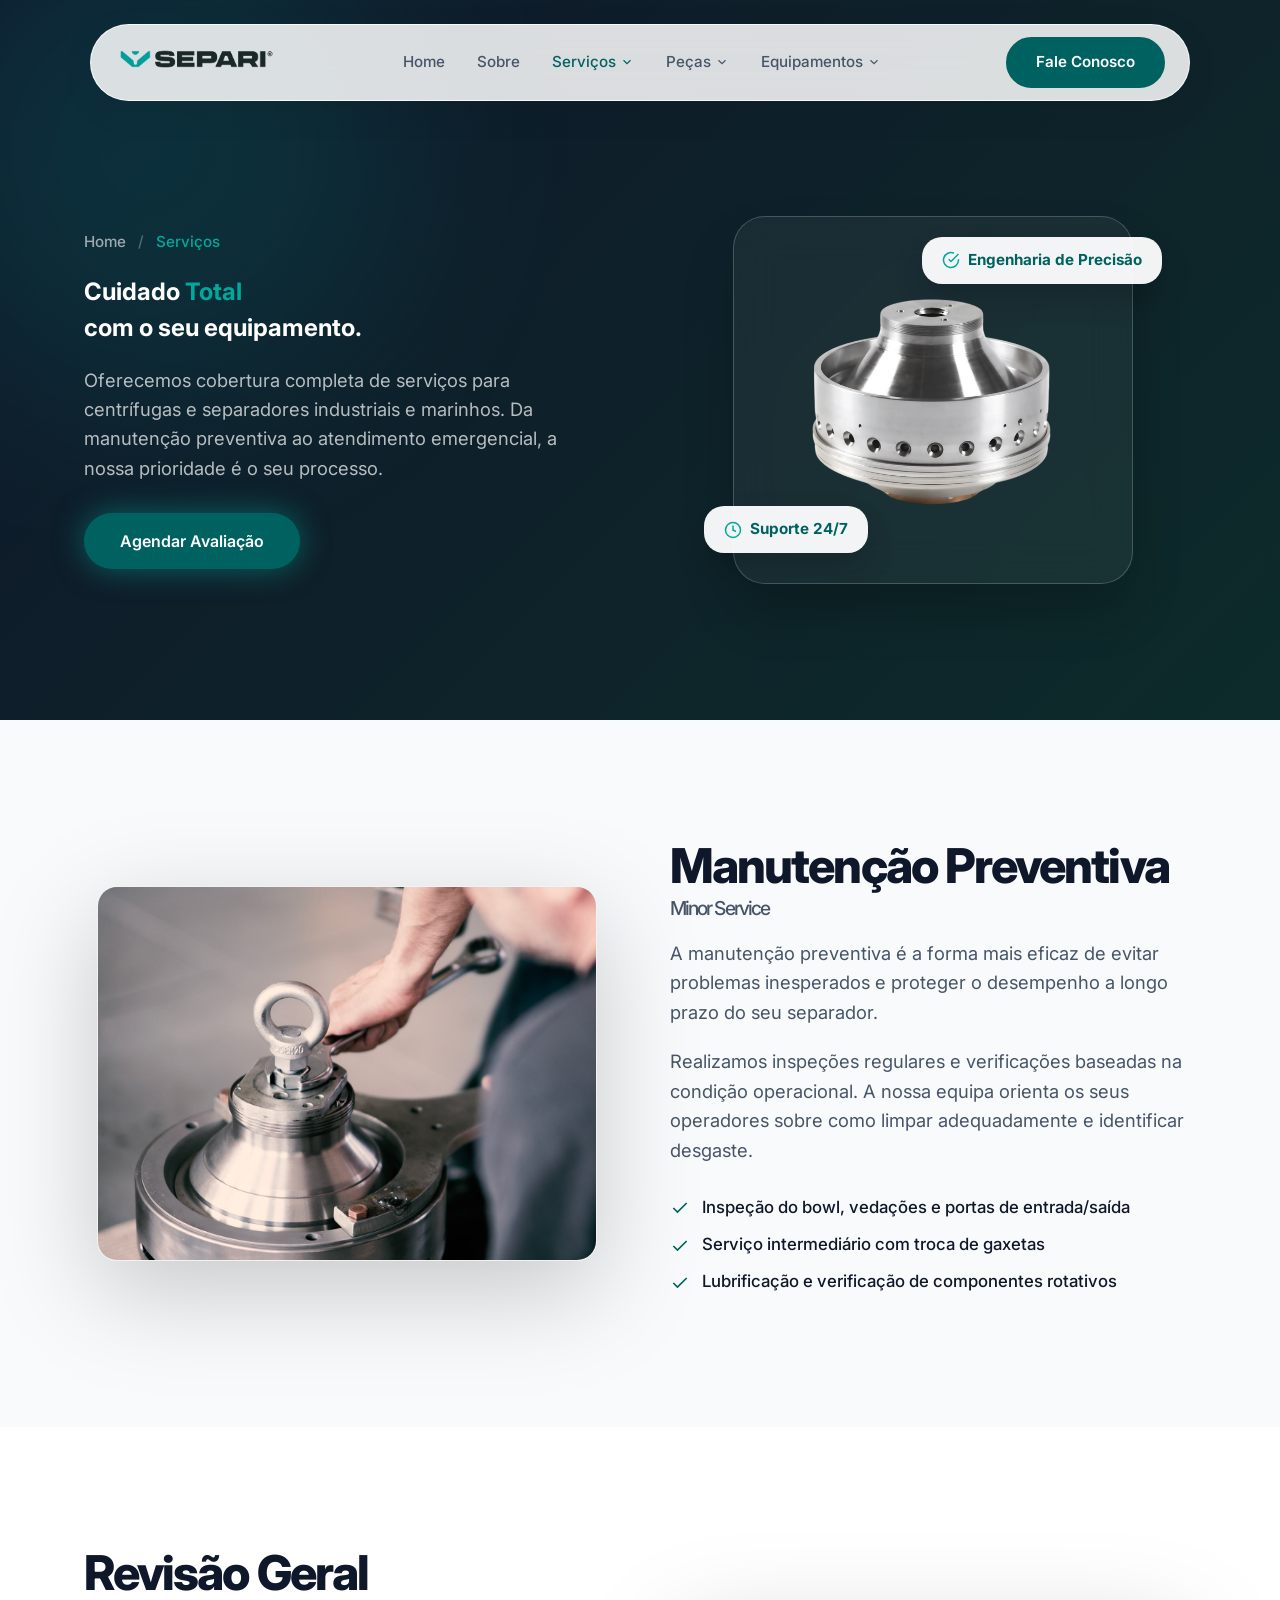
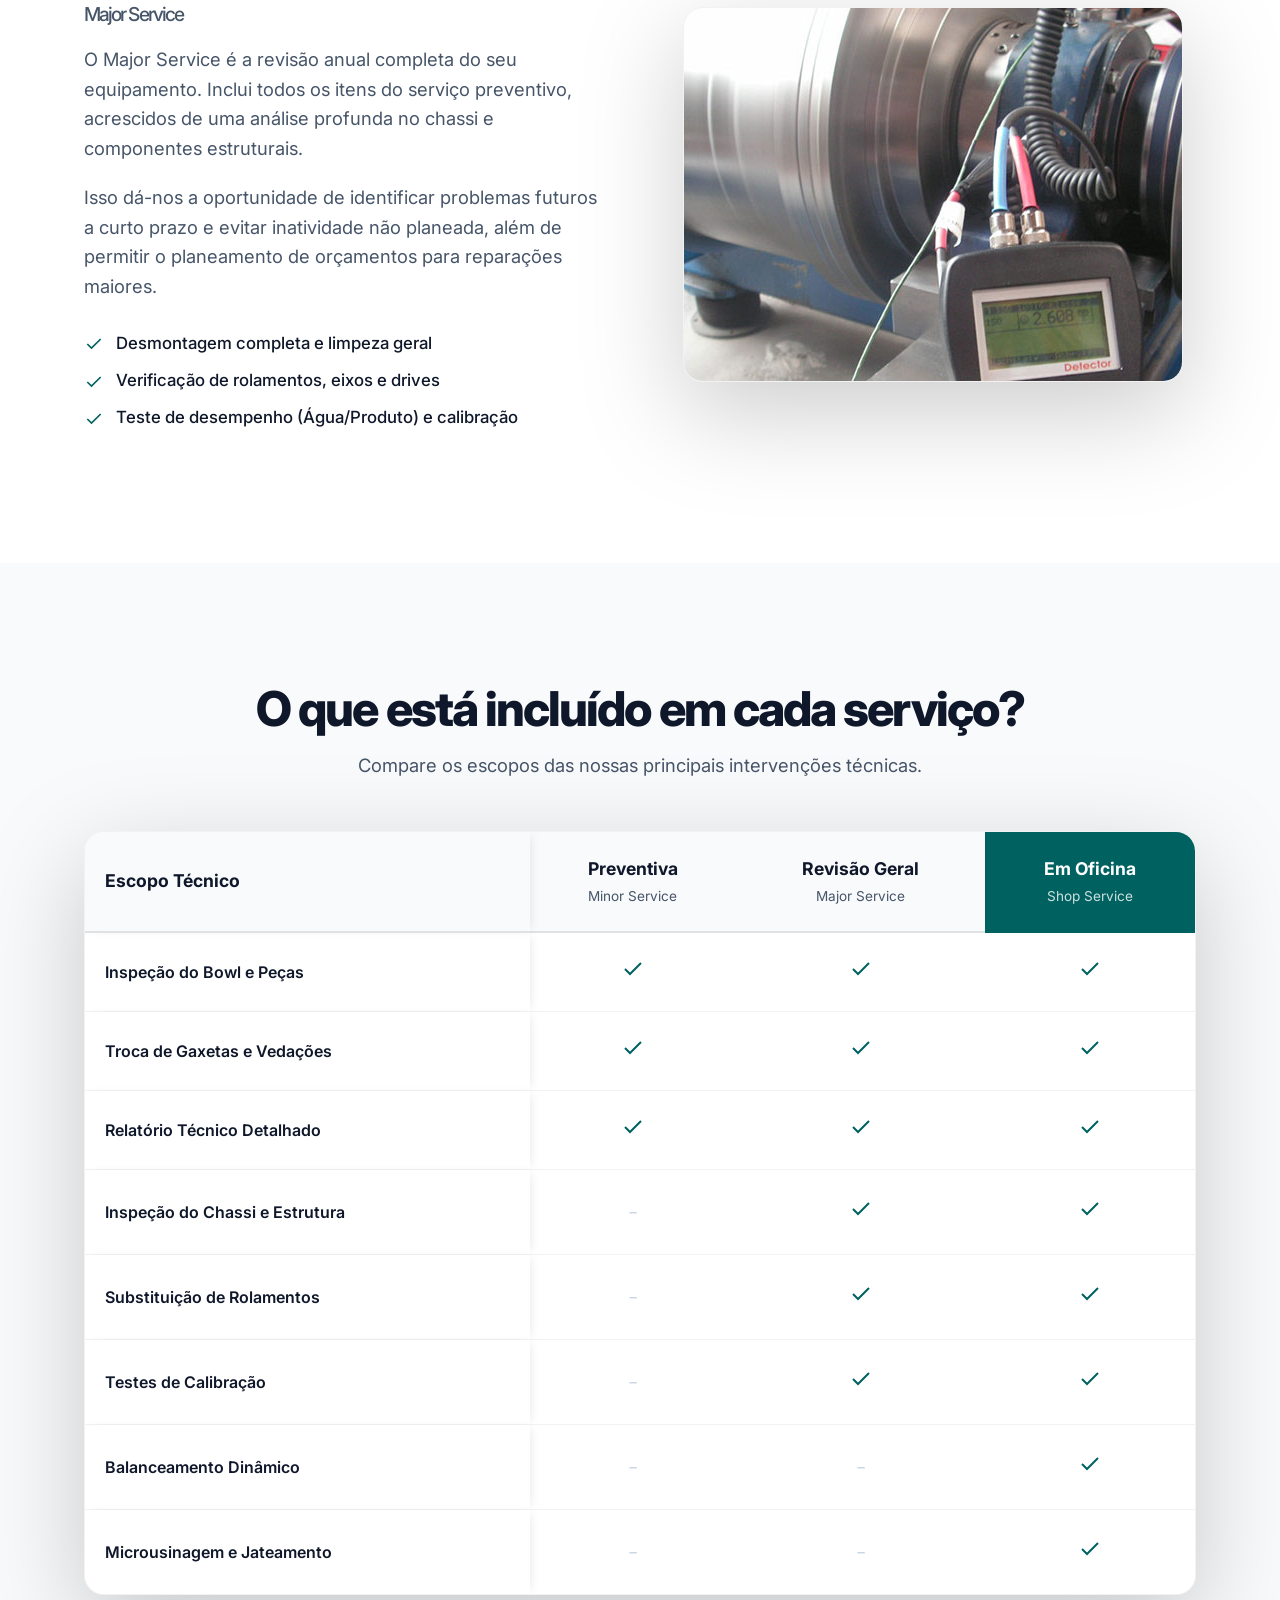
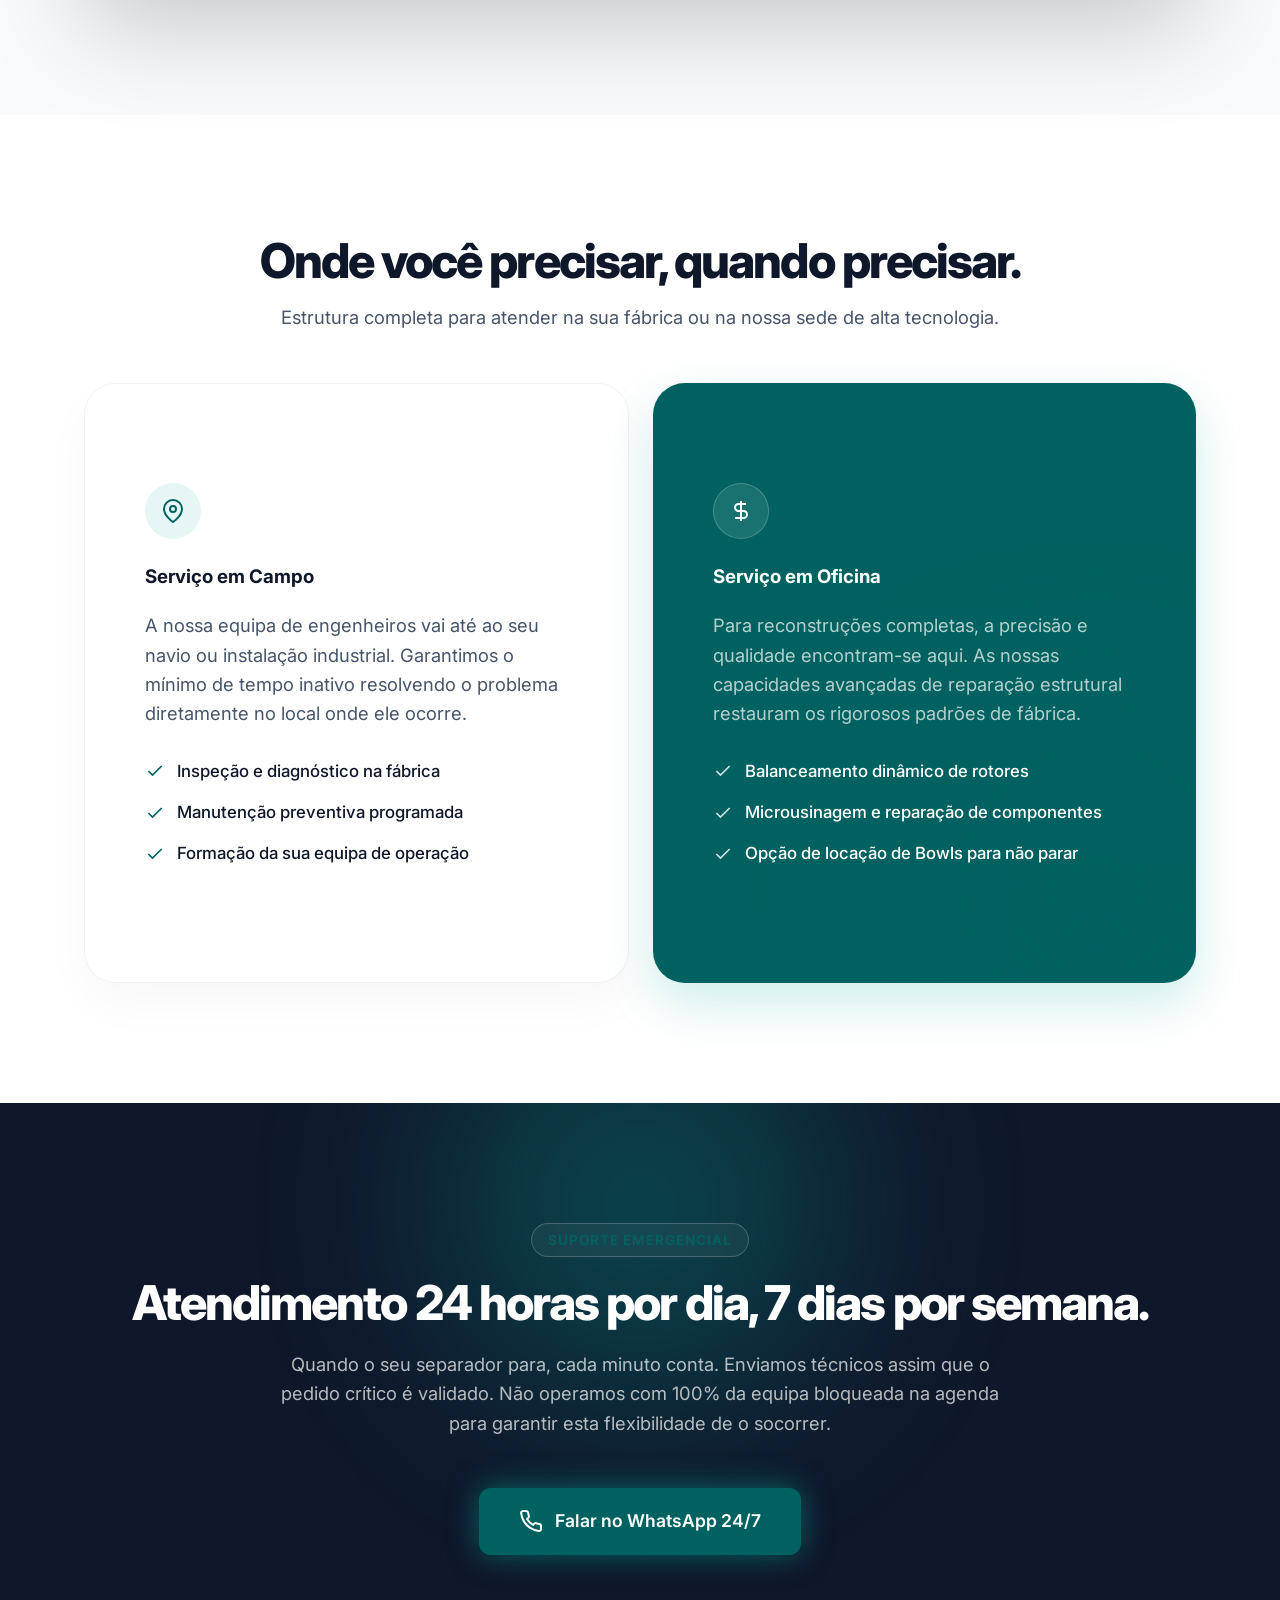
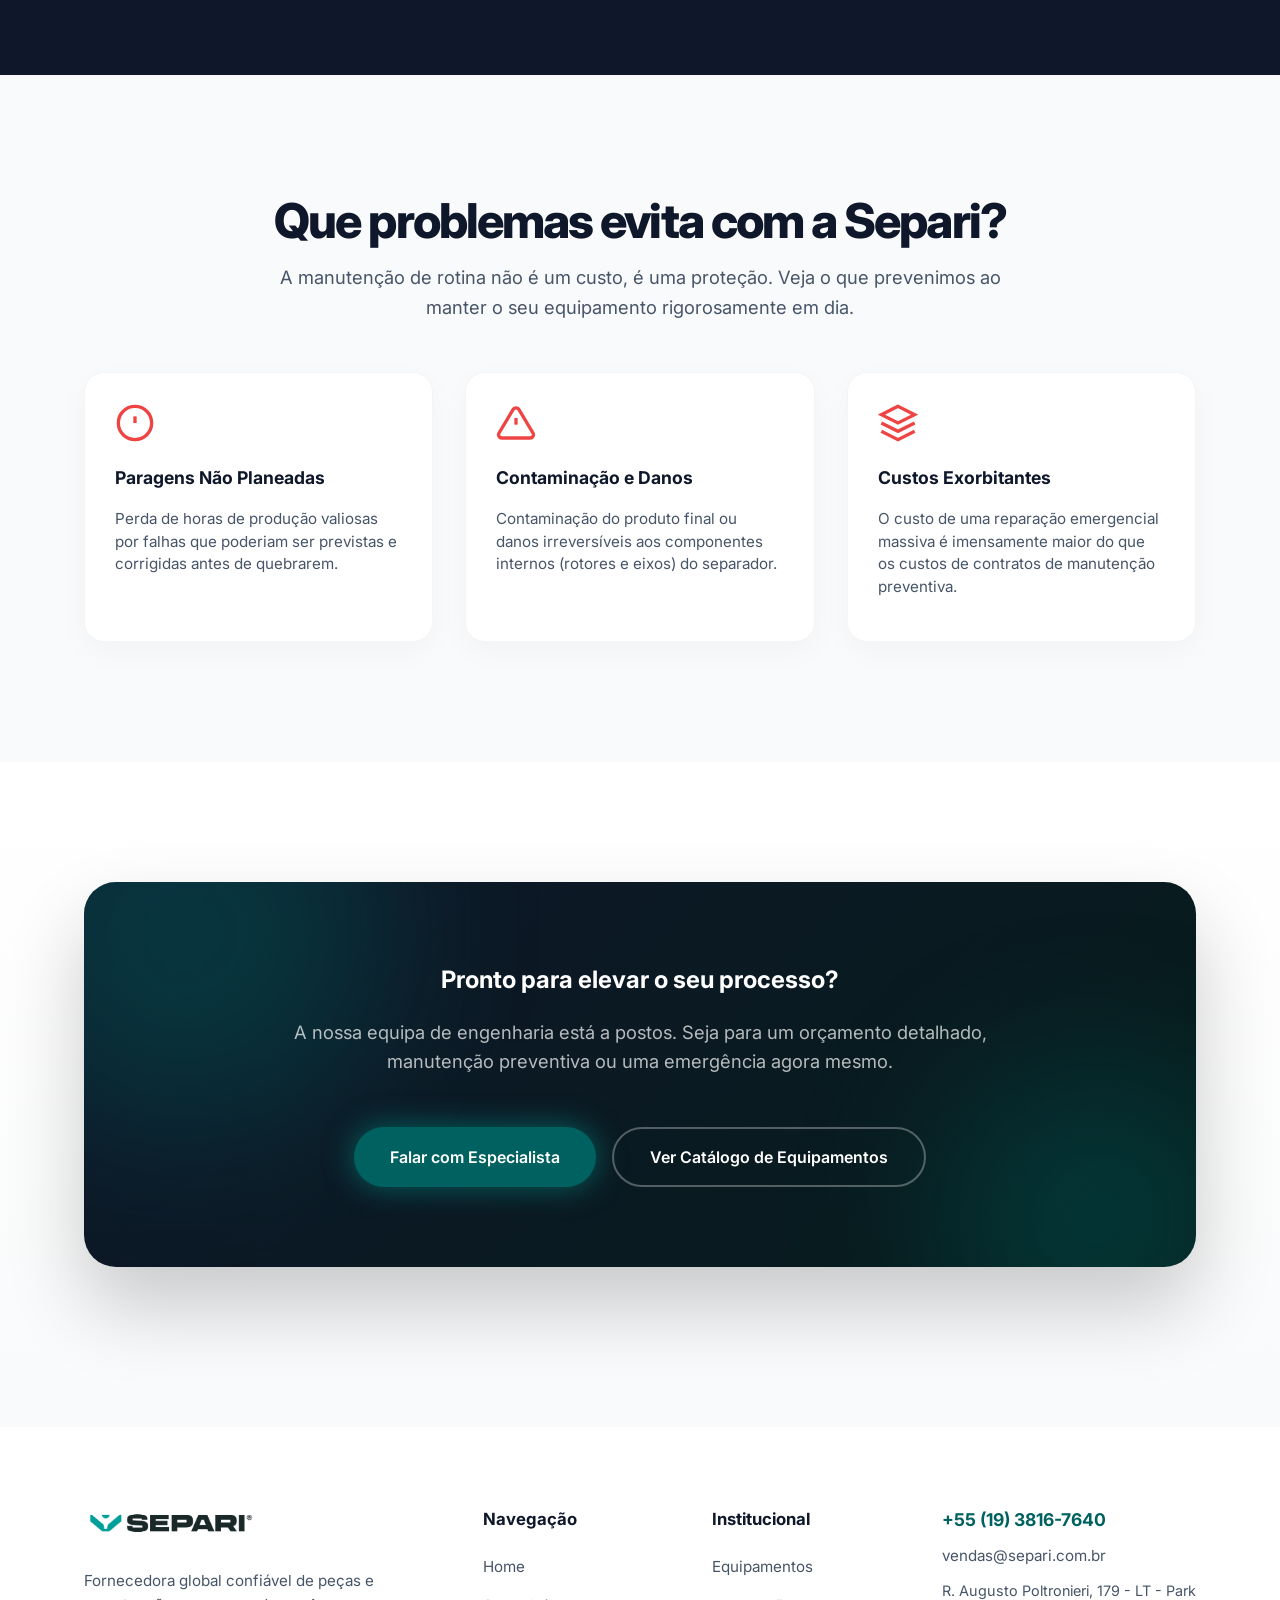
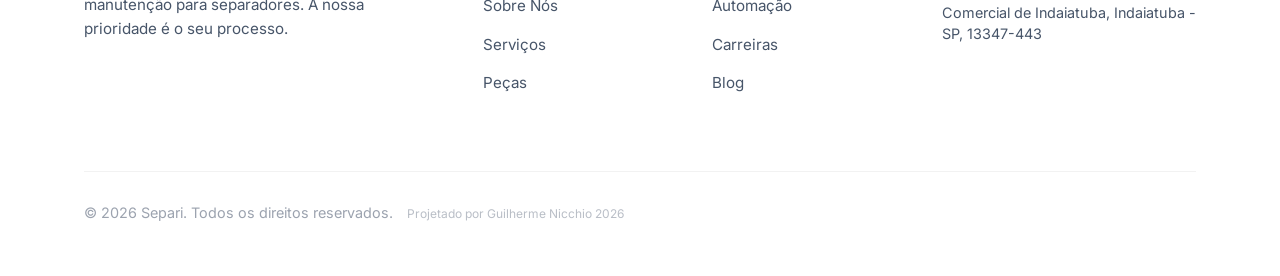
==== servicos.html @ a2885249 "first" ====
<!DOCTYPE html>
<html lang="pt-BR">
<head>
    <meta charset="UTF-8">
    <meta name="viewport" content="width=device-width, initial-scale=1.0">
    <title>Serviços</title>
    <link href="https://fonts.googleapis.com/css2?family=Inter:wght@300;400;500;600;700;800&display=swap" rel="stylesheet">
    <link rel="stylesheet" href="style.css">
    
    <style>
        .servicos-showcase-container {
            position: relative;
            width: 100%;
            max-width: 400px;
            margin: 0 auto;
            z-index: 10;
        }
        .servicos-glass-panel {
            padding: 40px; 
            border-radius: 32px; 
            position: relative; 
            display: flex; 
            align-items: center; 
            justify-content: center; 
            border: 1px solid rgba(255,255,255,0.2); 
            background: rgba(255,255,255,0.05);
            backdrop-filter: blur(20px);
            box-shadow: 0 30px 50px rgba(0,0,0,0.2);
        }
        .servicos-main-img {
            width: 90%;
            height: auto;
            animation: s-float 6s ease-in-out infinite;
        }
        .servicos-badge {
            position: absolute; 
            background: rgba(255,255,255,0.95); 
            color: var(--teal-dark); 
            padding: 12px 20px; 
            border-radius: 20px; 
            font-weight: 700; 
            font-size: 0.95rem; 
            box-shadow: 0 15px 30px rgba(0,0,0,0.15); 
            display: flex; 
            align-items: center; 
            gap: 8px;
            z-index: 20;
            pointer-events: auto;
        }
        .servicos-badge svg {
            width: 18px; height: 18px; color: var(--teal-light);
        }
        .s-badge-1 { top: 20px; right: -30px; animation: s-float 5s ease-in-out infinite 1s; }
        .s-badge-2 { bottom: 30px; left: -30px; animation: s-float 7s ease-in-out infinite 2s; }

        @keyframes s-float { 
            0%, 100% { transform: translateY(0); } 
            50% { transform: translateY(-15px); } 
        }

        /* Ajuste perfeito e contido para o ecrã do telemóvel */
        @media (max-width: 768px) {
            .servicos-showcase-container { max-width: 280px; margin-top: 40px; }
            .servicos-glass-panel { padding: 20px; border-radius: 20px; }
            .servicos-badge { font-size: 0.8rem; padding: 8px 12px; border-radius: 12px; }
            /* Puxa as etiquetas para dentro do painel para não criar barra de rolagem */
            .s-badge-1 { top: -15px; right: 10px; }
            .s-badge-2 { bottom: -15px; left: 10px; }
        }
    </style>
</head>
<body>

    <header class="navbar-wrapper">
        <div class="navbar" id="main-nav">
            <div class="logo">
                <a href="index.html"><img src="Separi-logo1.png" alt="Separi Logo"></a>
            </div>
            
            <nav class="nav-links" id="nav-links">
                <a href="index.html" class="nav-item">Home</a>
                <a href="sobre.html" class="nav-item">Sobre</a>
                
                <div class="dropdown">
                    <div class="nav-item dropdown-toggle" style="color: var(--teal-dark);">
                        <a href="servicos.html">Serviços</a>
                        <svg width="14" height="14" viewBox="0 0 24 24" fill="none" stroke="currentColor" stroke-width="2" class="caret"><polyline points="6 9 12 15 18 9"></polyline></svg>
                    </div>
                    <div class="dropdown-menu">
                        <a href="servicos.html#preventiva">Manutenção Preventiva</a>
                        <a href="servicos.html#revisao">Revisão Geral</a>
                        <a href="servicos.html#campo-oficina">Campo & Oficina</a>
                        <a href="servicos.html#emergencia">Emergência 24/7</a>
                    </div>
                </div>

                <div class="dropdown">
                    <div class="nav-item dropdown-toggle">
                        <a href="equipamentos.html#pecas">Peças</a>
                        <svg width="14" height="14" viewBox="0 0 24 24" fill="none" stroke="currentColor" stroke-width="2" class="caret"><polyline points="6 9 12 15 18 9"></polyline></svg>
                    </div>
                    <div class="dropdown-menu">
                        <a href="equipamentos.html#pecas">Alfa Laval</a>
                        <a href="equipamentos.html#pecas">GEA Westfalia</a>
                        <a href="equipamentos.html#pecas">Tetra Pak</a>
                        <a href="equipamentos.html#pecas">Seital</a>
                    </div>
                </div>
                
                <div class="dropdown">
                    <div class="nav-item dropdown-toggle">
                        <a href="equipamentos.html">Equipamentos</a>
                        <svg width="14" height="14" viewBox="0 0 24 24" fill="none" stroke="currentColor" stroke-width="2" class="caret"><polyline points="6 9 12 15 18 9"></polyline></svg>
                    </div>
                    <div class="dropdown-menu">
                        <a href="equipamentos.html#recondicionados">Recondicionados</a>
                        <a href="equipamentos.html#locacao">Locação de Bowls</a>
                        <a href="equipamentos.html#automacao">Automação</a>
                    </div>
                </div>

                <a href="https://wa.me/551938167640" target="_blank" class="btn btn-primary btn-sm mobile-only-btn">Fale Conosco</a>
            </nav>

            <div class="nav-actions">
                <a href="https://wa.me/551938167640" target="_blank" class="btn btn-primary btn-sm desktop-only-btn">Fale Conosco</a>
            </div>

            <div class="menu-toggle" id="mobile-menu">
                <span class="bar"></span>
                <span class="bar"></span>
                <span class="bar"></span>
            </div>
        </div>
    </header>

    <section class="hero-internal-dark relative-section">
        <div class="sectors-bg-pattern" style="opacity: 0.05;"></div>
        <div class="tech-orb tech-orb-1" style="background: var(--teal-light); opacity: 0.15; width: 500px; height: 500px; top: -100px; left: -100px;"></div>
        
        <div class="container grid-2 align-center relative-z" style="position: relative; z-index: 10;">
            <div class="hero-internal-text reveal text-left-desktop">
                <div class="breadcrumbs mb-20">
                    <a href="index.html">Home</a> <span class="separator">/</span> <span class="current">Serviços</span>
                </div>
                <h1 class="text-white">Cuidado <span style="color: var(--teal-light);">Total</span><br>com o seu equipamento.</h1>
                <p class="text-white-muted text-lg mt-20 mb-30 max-width-text-left">Oferecemos cobertura completa de serviços para centrífugas e separadores industriais e marinhos. Da manutenção preventiva ao atendimento emergencial, a nossa prioridade é o seu processo.</p>
                <div class="hero-ctas justify-start">
                    <a href="https://wa.me/551938167640" target="_blank" class="btn btn-primary shadow-glow w-100-mobile">Agendar Avaliação</a>
                </div>
            </div>
            
            <div class="hero-internal-visual reveal" style="transition-delay: 0.2s;">
                <div class="servicos-showcase-container">
                    <div class="servicos-glass-panel">
                       <img src="3.png" alt="Rotor Separi" class="servicos-main-img">
                       <div class="servicos-badge s-badge-1">
                           <svg viewBox="0 0 24 24" fill="none" stroke="currentColor" stroke-width="2"><path d="M22 11.08V12a10 10 0 1 1-5.93-9.14"></path><polyline points="22 4 12 14.01 9 11.01"></polyline></svg>
                           Engenharia de Precisão
                       </div>
                       <div class="servicos-badge s-badge-2">
                           <svg viewBox="0 0 24 24" fill="none" stroke="currentColor" stroke-width="2"><circle cx="12" cy="12" r="10"></circle><polyline points="12 6 12 12 16 14"></polyline></svg>
                           Suporte 24/7
                       </div>
                    </div>
                </div>
            </div>
        </div>
    </section>

    <section id="preventiva" class="section-padding bg-gray-light">
        <div class="container grid-2 align-center reveal gap-60">
            <div class="image-block proportion-box border-dark shadow-deep">
                <div class="placeholder-art" style="background: linear-gradient(135deg, #d1fae5, #ecfdf5);">
                    <img src="16.jpg.jpeg" alt="" width="140%">
                </div>
            </div>
            <div class="text-block">
                <h2 class="section-title">Manutenção Preventiva <span style="font-size: 1.2rem; color: var(--text-light); font-weight: 500; display: block; margin-top: 5px;">Minor Service</span></h2>
                <p class="text-lg mt-20">A manutenção preventiva é a forma mais eficaz de evitar problemas inesperados e proteger o desempenho a longo prazo do seu separador.</p>
                <p class="text-lg mt-20 mb-30">Realizamos inspeções regulares e verificações baseadas na condição operacional. A nossa equipa orienta os seus operadores sobre como limpar adequadamente e identificar desgaste.</p>
                
                <div class="checklist">
                    <p><svg class="check-svg" viewBox="0 0 24 24" fill="none" stroke="currentColor" stroke-width="2"><polyline points="20 6 9 17 4 12"></polyline></svg> Inspeção do bowl, vedações e portas de entrada/saída</p>
                    <p><svg class="check-svg" viewBox="0 0 24 24" fill="none" stroke="currentColor" stroke-width="2"><polyline points="20 6 9 17 4 12"></polyline></svg> Serviço intermediário com troca de gaxetas</p>
                    <p><svg class="check-svg" viewBox="0 0 24 24" fill="none" stroke="currentColor" stroke-width="2"><polyline points="20 6 9 17 4 12"></polyline></svg> Lubrificação e verificação de componentes rotativos</p>
                </div>
            </div>
        </div>
    </section>

    <section id="revisao" class="section-padding">
        <div class="container grid-2 align-center reveal gap-60 desktop-reverse">
            <div class="text-block">
                <h2 class="section-title">Revisão Geral <span style="font-size: 1.2rem; color: var(--text-light); font-weight: 500; display: block; margin-top: 5px;">Major Service</span></h2>
                <p class="text-lg mt-20">O Major Service é a revisão anual completa do seu equipamento. Inclui todos os itens do serviço preventivo, acrescidos de uma análise profunda no chassi e componentes estruturais.</p>
                <p class="text-lg mt-20 mb-30">Isso dá-nos a oportunidade de identificar problemas futuros a curto prazo e evitar inatividade não planeada, além de permitir o planeamento de orçamentos para reparações maiores.</p>
                
                <div class="checklist">
                    <p><svg class="check-svg" viewBox="0 0 24 24" fill="none" stroke="currentColor" stroke-width="2"><polyline points="20 6 9 17 4 12"></polyline></svg> Desmontagem completa e limpeza geral</p>
                    <p><svg class="check-svg" viewBox="0 0 24 24" fill="none" stroke="currentColor" stroke-width="2"><polyline points="20 6 9 17 4 12"></polyline></svg> Verificação de rolamentos, eixos e drives</p>
                    <p><svg class="check-svg" viewBox="0 0 24 24" fill="none" stroke="currentColor" stroke-width="2"><polyline points="20 6 9 17 4 12"></polyline></svg> Teste de desempenho (Água/Produto) e calibração</p>
                </div>
            </div>
            <div class="image-block proportion-box border-dark shadow-deep">
                <div class="placeholder-art" style="background: linear-gradient(135deg, #e0e7ff, #f0f9ff);">
                    <img src="engenharia.jpeg" alt="">
                </div>
            </div>
        </div>
    </section>

    <section id="comparativo" class="section-padding bg-gray-light">
        <div class="container reveal">
            <div class="text-center mb-50">
                <h2 class="section-title">O que está incluído em cada serviço?</h2>
                <p class="text-lg max-width-text">Compare os escopos das nossas principais intervenções técnicas.</p>
            </div>

            <div class="table-responsive-wrapper shadow-deep">
                <div class="table-responsive">
                    <table class="comparison-table">
                        <thead>
                            <tr>
                                <th class="sticky-col header-corner">Escopo Técnico</th>
                                <th>Preventiva <br><span class="table-sub">Minor Service</span></th>
                                <th>Revisão Geral <br><span class="table-sub">Major Service</span></th>
                                <th class="bg-teal-header">Em Oficina <br><span class="table-sub" style="color: rgba(255,255,255,0.8);">Shop Service</span></th>
                            </tr>
                        </thead>
                        <tbody>
                            <tr>
                                <td class="sticky-col font-semibold text-left">Inspeção do Bowl e Peças</td>
                                <td><svg class="icon-check" viewBox="0 0 24 24" fill="none" stroke="currentColor" stroke-width="2"><polyline points="20 6 9 17 4 12"></polyline></svg></td>
                                <td><svg class="icon-check" viewBox="0 0 24 24" fill="none" stroke="currentColor" stroke-width="2"><polyline points="20 6 9 17 4 12"></polyline></svg></td>
                                <td><svg class="icon-check" viewBox="0 0 24 24" fill="none" stroke="currentColor" stroke-width="2"><polyline points="20 6 9 17 4 12"></polyline></svg></td>
                            </tr>
                            <tr>
                                <td class="sticky-col font-semibold text-left">Troca de Gaxetas e Vedações</td>
                                <td><svg class="icon-check" viewBox="0 0 24 24" fill="none" stroke="currentColor" stroke-width="2"><polyline points="20 6 9 17 4 12"></polyline></svg></td>
                                <td><svg class="icon-check" viewBox="0 0 24 24" fill="none" stroke="currentColor" stroke-width="2"><polyline points="20 6 9 17 4 12"></polyline></svg></td>
                                <td><svg class="icon-check" viewBox="0 0 24 24" fill="none" stroke="currentColor" stroke-width="2"><polyline points="20 6 9 17 4 12"></polyline></svg></td>
                            </tr>
                            <tr>
                                <td class="sticky-col font-semibold text-left">Relatório Técnico Detalhado</td>
                                <td><svg class="icon-check" viewBox="0 0 24 24" fill="none" stroke="currentColor" stroke-width="2"><polyline points="20 6 9 17 4 12"></polyline></svg></td>
                                <td><svg class="icon-check" viewBox="0 0 24 24" fill="none" stroke="currentColor" stroke-width="2"><polyline points="20 6 9 17 4 12"></polyline></svg></td>
                                <td><svg class="icon-check" viewBox="0 0 24 24" fill="none" stroke="currentColor" stroke-width="2"><polyline points="20 6 9 17 4 12"></polyline></svg></td>
                            </tr>
                            <tr>
                                <td class="sticky-col font-semibold text-left">Inspeção do Chassi e Estrutura</td>
                                <td><span class="icon-dash">-</span></td>
                                <td><svg class="icon-check" viewBox="0 0 24 24" fill="none" stroke="currentColor" stroke-width="2"><polyline points="20 6 9 17 4 12"></polyline></svg></td>
                                <td><svg class="icon-check" viewBox="0 0 24 24" fill="none" stroke="currentColor" stroke-width="2"><polyline points="20 6 9 17 4 12"></polyline></svg></td>
                            </tr>
                            <tr>
                                <td class="sticky-col font-semibold text-left">Substituição de Rolamentos</td>
                                <td><span class="icon-dash">-</span></td>
                                <td><svg class="icon-check" viewBox="0 0 24 24" fill="none" stroke="currentColor" stroke-width="2"><polyline points="20 6 9 17 4 12"></polyline></svg></td>
                                <td><svg class="icon-check" viewBox="0 0 24 24" fill="none" stroke="currentColor" stroke-width="2"><polyline points="20 6 9 17 4 12"></polyline></svg></td>
                            </tr>
                            <tr>
                                <td class="sticky-col font-semibold text-left">Testes de Calibração</td>
                                <td><span class="icon-dash">-</span></td>
                                <td><svg class="icon-check" viewBox="0 0 24 24" fill="none" stroke="currentColor" stroke-width="2"><polyline points="20 6 9 17 4 12"></polyline></svg></td>
                                <td><svg class="icon-check" viewBox="0 0 24 24" fill="none" stroke="currentColor" stroke-width="2"><polyline points="20 6 9 17 4 12"></polyline></svg></td>
                            </tr>
                            <tr>
                                <td class="sticky-col font-semibold text-left">Balanceamento Dinâmico</td>
                                <td><span class="icon-dash">-</span></td>
                                <td><span class="icon-dash">-</span></td>
                                <td><svg class="icon-check" viewBox="0 0 24 24" fill="none" stroke="currentColor" stroke-width="2"><polyline points="20 6 9 17 4 12"></polyline></svg></td>
                            </tr>
                            <tr>
                                <td class="sticky-col font-semibold text-left">Microusinagem e Jateamento</td>
                                <td><span class="icon-dash">-</span></td>
                                <td><span class="icon-dash">-</span></td>
                                <td><svg class="icon-check" viewBox="0 0 24 24" fill="none" stroke="currentColor" stroke-width="2"><polyline points="20 6 9 17 4 12"></polyline></svg></td>
                            </tr>
                        </tbody>
                    </table>
                </div>
            </div>
        </div>
    </section>

    <section id="campo-oficina" class="section-padding">
        <div class="container reveal text-center mb-50">
            <h2 class="section-title">Onde você precisar, quando precisar.</h2>
            <p class="text-lg max-width-text">Estrutura completa para atender na sua fábrica ou na nossa sede de alta tecnologia.</p>
        </div>
        
        <div class="container interactive-split-container reveal">
            <div class="split-panel panel-light">
                <div class="panel-content">
                    <div class="icon-circle mb-20" style="background: rgba(0, 169, 157, 0.1); color: var(--teal-dark); border: none;">
                        <svg viewBox="0 0 24 24" fill="none" stroke="currentColor" stroke-width="2" width="28" height="28"><path d="M21 10c0 7-9 13-9 13s-9-6-9-13a9 9 0 0 1 18 0z"></path><circle cx="12" cy="10" r="3"></circle></svg>
                    </div>
                    <h3 class="mb-20">Serviço em Campo</h3>
                    <p class="mb-30 text-lg">A nossa equipa de engenheiros vai até ao seu navio ou instalação industrial. Garantimos o mínimo de tempo inativo resolvendo o problema diretamente no local onde ele ocorre.</p>
                    <ul class="detailed-list">
                        <li><svg viewBox="0 0 24 24" fill="none" stroke="currentColor" stroke-width="2"><polyline points="20 6 9 17 4 12"></polyline></svg> Inspeção e diagnóstico na fábrica</li>
                        <li><svg viewBox="0 0 24 24" fill="none" stroke="currentColor" stroke-width="2"><polyline points="20 6 9 17 4 12"></polyline></svg> Manutenção preventiva programada</li>
                        <li><svg viewBox="0 0 24 24" fill="none" stroke="currentColor" stroke-width="2"><polyline points="20 6 9 17 4 12"></polyline></svg> Formação da sua equipa de operação</li>
                    </ul>
                </div>
            </div>

            <div class="split-panel panel-dark">
                <div class="tech-orb tech-orb-2" style="width: 300px; height: 300px; right: -50px; bottom: -50px; opacity: 0.4;"></div>
                <div class="panel-content relative-z">
                    <div class="icon-circle mb-20" style="background: rgba(255, 255, 255, 0.1); color: var(--white); border: 1px solid rgba(255,255,255,0.2);">
                        <svg viewBox="0 0 24 24" fill="none" stroke="currentColor" stroke-width="2" width="28" height="28"><path d="M12 2v20M17 5H9.5a3.5 3.5 0 0 0 0 7h5a3.5 3.5 0 0 1 0 7H6"></path></svg>
                    </div>
                    <h3 class="mb-20 text-white">Serviço em Oficina</h3>
                    <p class="mb-30 text-lg" style="color: rgba(255,255,255,0.7);">Para reconstruções completas, a precisão e qualidade encontram-se aqui. As nossas capacidades avançadas de reparação estrutural restauram os rigorosos padrões de fábrica.</p>
                    <ul class="detailed-list text-white">
                        <li><svg viewBox="0 0 24 24" fill="none" stroke="currentColor" stroke-width="2"><polyline points="20 6 9 17 4 12"></polyline></svg> Balanceamento dinâmico de rotores</li>
                        <li><svg viewBox="0 0 24 24" fill="none" stroke="currentColor" stroke-width="2"><polyline points="20 6 9 17 4 12"></polyline></svg> Microusinagem e reparação de componentes</li>
                        <li><svg viewBox="0 0 24 24" fill="none" stroke="currentColor" stroke-width="2"><polyline points="20 6 9 17 4 12"></polyline></svg> Opção de locação de Bowls para não parar</li>
                    </ul>
                </div>
            </div>
        </div>
    </section>

    <section id="emergencia" class="section-padding relative-section" style="background: var(--grey-dark);">
        <div class="sectors-bg-pattern" style="opacity: 0.1;"></div>
        <div class="tech-orb tech-orb-1" style="width: 400px; height: 400px; left: 50%; transform: translateX(-50%); top: -100px;"></div>
        
        <div class="container relative-z reveal text-center">
            <div class="badge-outline text-white mb-20" style="border-color: rgba(255,255,255,0.2); background: rgba(255,255,255,0.05);">Suporte Emergencial</div>
            <h2 class="section-title text-white">Atendimento 24 horas por dia, 7 dias por semana.</h2>
            <p class="text-lg text-white-muted max-width-text mt-20 mb-50">Quando o seu separador para, cada minuto conta. Enviamos técnicos assim que o pedido crítico é validado. Não operamos com 100% da equipa bloqueada na agenda para garantir esta flexibilidade de o socorrer.</p>
            
            <a href="https://wa.me/551938167640" target="_blank" class="btn btn-primary shadow-glow w-100-mobile" style="font-size: 1.1rem; padding: 20px 40px; border-radius: 12px;">
                <svg viewBox="0 0 24 24" fill="none" stroke="currentColor" stroke-width="2" width="24" height="24" style="margin-right: 12px;"><path d="M22 16.92v3a2 2 0 0 1-2.18 2 19.79 19.79 0 0 1-8.63-3.07 19.5 19.5 0 0 1-6-6 19.79 19.79 0 0 1-3.07-8.67A2 2 0 0 1 4.11 2h3a2 2 0 0 1 2 1.72 12.84 12.84 0 0 0 .7 2.81 2 2 0 0 1-.45 2.11L8.09 9.91a16 16 0 0 0 6 6l1.27-1.27a2 2 0 0 1 2.11-.45 12.84 12.84 0 0 0 2.81.7A2 2 0 0 1 22 16.92z"></path></svg>
                Falar no WhatsApp 24/7
            </a>
        </div>
    </section>

    <section id="beneficios" class="section-padding bg-gray-light">
        <div class="container reveal">
            <div class="text-center mb-50">
                <h2 class="section-title">Que problemas evita com a Separi?</h2>
                <p class="max-width-text text-lg">A manutenção de rotina não é um custo, é uma proteção. Veja o que prevenimos ao manter o seu equipamento rigorosamente em dia.</p>
            </div>

            <div class="grid-3 mt-50">
                <div class="webflow-card border-hover text-center" style="padding: 30px;">
                    <div style="color: #ef4444; margin-bottom: 16px;"><svg viewBox="0 0 24 24" fill="none" stroke="currentColor" stroke-width="2" width="40" height="40"><circle cx="12" cy="12" r="10"></circle><line x1="12" y1="8" x2="12" y2="12"></line><line x1="12" y1="16" x2="12.01" y2="16"></line></svg></div>
                    <h4 style="font-size: 1.1rem;">Paragens Não Planeadas</h4>
                    <p style="font-size: 0.95rem;">Perda de horas de produção valiosas por falhas que poderiam ser previstas e corrigidas antes de quebrarem.</p>
                </div>
                <div class="webflow-card border-hover text-center" style="padding: 30px;">
                    <div style="color: #ef4444; margin-bottom: 16px;"><svg viewBox="0 0 24 24" fill="none" stroke="currentColor" stroke-width="2" width="40" height="40"><path d="M10.29 3.86L1.82 18a2 2 0 0 0 1.71 3h16.94a2 2 0 0 0 1.71-3L13.71 3.86a2 2 0 0 0-3.42 0z"></path><line x1="12" y1="9" x2="12" y2="13"></line><line x1="12" y1="17" x2="12.01" y2="17"></line></svg></div>
                    <h4 style="font-size: 1.1rem;">Contaminação e Danos</h4>
                    <p style="font-size: 0.95rem;">Contaminação do produto final ou danos irreversíveis aos componentes internos (rotores e eixos) do separador.</p>
                </div>
                <div class="webflow-card border-hover text-center" style="padding: 30px;">
                    <div style="color: #ef4444; margin-bottom: 16px;"><svg viewBox="0 0 24 24" fill="none" stroke="currentColor" stroke-width="2" width="40" height="40"><polygon points="12 2 2 7 12 12 22 7 12 2"></polygon><polyline points="2 17 12 22 22 17"></polyline><polyline points="2 12 12 17 22 12"></polyline></svg></div>
                    <h4 style="font-size: 1.1rem;">Custos Exorbitantes</h4>
                    <p style="font-size: 0.95rem;">O custo de uma reparação emergencial massiva é imensamente maior do que os custos de contratos de manutenção preventiva.</p>
                </div>
            </div>
        </div>
    </section>

    <section id="contato" class="final-cta-wrapper section-padding">
        <div class="container">
            <div class="cta-overlay-card reveal">
                <div class="cta-content">
                    <h2 class="text-white">Pronto para elevar o seu processo?</h2>
                    <p class="text-white-muted text-lg mt-20 max-width-text">A nossa equipa de engenharia está a postos. Seja para um orçamento detalhado, manutenção preventiva ou uma emergência agora mesmo.</p>
                    <div class="cta-buttons mt-50">
                        <a href="https://wa.me/551938167640" target="_blank" class="btn btn-primary shadow-glow w-100-mobile">Falar com Especialista</a>
                        <a href="equipamentos.html#estoque" class="btn btn-outline-light w-100-mobile">Ver Catálogo de Equipamentos</a>
                    </div>
                </div>
                <div class="cta-decoration">
                    <div class="circle-dec circle-1"></div>
                    <div class="circle-dec circle-2"></div>
                </div>
            </div>
        </div>
    </section>

    <footer class="site-footer">
        <div class="container">
            <div class="footer-grid">
                <div class="footer-brand">
                    <img src="Separi-logo1.png" alt="Separi Logo" class="footer-logo">
                    <p>Fornecedora global confiável de peças e manutenção para separadores. A nossa prioridade é o seu processo.</p>
                </div>
                
                <div class="footer-links">
                    <h4>Navegação</h4>
                    <a href="index.html">Home</a>
                    <a href="sobre.html">Sobre Nós</a>
                    <a href="servicos.html">Serviços</a>
                    <a href="equipamentos.html#pecas">Peças</a>
                </div>

                <div class="footer-links">
                    <h4>Institucional</h4>
                    <a href="equipamentos.html">Equipamentos</a>
                    <a href="equipamentos.html#automacao">Automação</a>
                    <a href="#">Carreiras</a>
                    <a href="#">Blog</a>
                </div>

                <div class="footer-contact">
                    
                    <p><a href="https://wa.me/551938167640" target="_blank" style="color: var(--teal-dark); font-size: 1.1rem; font-weight: 700;">+55 (19) 3816-7640</a></p>
                    <p>vendas@separi.com.br</p>
                    <p style="font-size: 0.9rem;">R. Augusto Poltronieri, 179 - LT - Park Comercial de Indaiatuba, Indaiatuba - SP, 13347-443</p>
                </div>
            </div>
            
            <div class="footer-bottom">
                <p>© 2026 Separi. Todos os direitos reservados. <span class="footer-credit">Projetado por Guilherme Nicchio 2026</span></p>
            </div>
        </div>
    </footer>

    <script src="script.js"></script>
</body>
</html>
---- style.css ----
/* --- VARIÁVEIS E BASE --- */
:root {
    --teal-dark: #006260;
    --teal-light: #00A99D;
    --cream: #F4F0E6;
    --gray-light: #F9FAFB; 
    --grey-dark: #0F172A;
    --white: #ffffff;
    --text-light: #475569;
    --radius-xl: 32px;
    --radius-lg: 20px;
    --radius-md: 12px;
    --radius-pill: 100px;
}

* { margin: 0; padding: 0; box-sizing: border-box; font-family: 'Inter', sans-serif; }
body { background-color: var(--white); color: var(--grey-dark); line-height: 1.5; scroll-behavior: smooth;}
a { text-decoration: none; color: inherit; }
p { margin-bottom: 12px; }

/* UTILS */
.container { max-width: 1240px; margin: 0 auto; padding: 0 5%; }
.section-padding { padding: 120px 0; }
.bg-white { background-color: var(--white); }
.bg-gray-light { background-color: var(--gray-light); }
.bg-grey-dark { background-color: var(--grey-dark); }
.text-center { text-align: center; }
.text-left { text-align: left !important; }
.font-semibold { font-weight: 600; }
.mt-20 { margin-top: 20px; }
.mt-30 { margin-top: 30px; }
.mt-50 { margin-top: 50px; }
.mb-20 { margin-bottom: 20px; }
.mb-30 { margin-bottom: 30px; }
.mb-50 { margin-bottom: 50px; }
.p-40 { padding: 40px; }
.text-lg { font-size: 1.15rem; line-height: 1.6; color: var(--text-light); }
.max-width-text { max-width: 750px; margin-left: auto; margin-right: auto; }
.text-white { color: var(--white); }
.text-white-muted { color: rgba(255,255,255,0.7); }
.text-grey-dark { color: var(--grey-dark); }
.text-teal-dark { color: var(--teal-dark); }
.relative-section { position: relative; overflow: hidden; }
.relative-z { position: relative; z-index: 2; }
.justify-start { justify-content: flex-start !important; }

/* Visibilidade Desktop/Mobile */
.mobile-only-btn { display: none !important; }
.desktop-only-btn { display: inline-flex !important; }
.show-mobile-only { display: none; }
.hidden-mobile { display: inline-flex; }

/* --- TIPOGRAFIA --- */
h1, h2, h3, h4 { color: var(--grey-dark); }
h1 span { color: var(--teal-dark); }
.section-title { font-size: clamp(2.2rem, 4vw, 3rem); font-weight: 800; margin-bottom: 16px; letter-spacing: -0.04em; line-height: 1.1;}
.text-gradient { background: linear-gradient(135deg, var(--teal-light), var(--teal-dark)); -webkit-background-clip: text; -webkit-text-fill-color: transparent; }

/* --- COMPONENTES --- */
.badge-outline { display: inline-block; padding: 6px 16px; border: 1px solid rgba(0, 169, 157, 0.3); color: var(--teal-dark); font-size: 0.85rem; font-weight: 600; text-transform: uppercase; letter-spacing: 1px; border-radius: var(--radius-pill); background: rgba(0, 169, 157, 0.05); }
.check-svg { width: 20px; height: 20px; color: var(--teal-dark); margin-right: 8px; vertical-align: middle;}

/* --- BOTÕES --- */
.btn { display: inline-flex; align-items: center; justify-content: center; padding: 16px 36px; border-radius: var(--radius-pill); font-weight: 600; transition: all 0.3s cubic-bezier(0.4, 0, 0.2, 1); cursor: pointer; text-align: center;}
.btn-sm { padding: 12px 28px; font-size: 0.95rem; }
.btn-primary { background-color: var(--teal-dark); color: var(--white); border: 2px solid var(--teal-dark); }
.btn-primary:hover { background-color: var(--teal-light); border-color: var(--teal-light); transform: translateY(-3px); box-shadow: 0 10px 25px rgba(0, 169, 157, 0.2); }
.btn-outline { border: 2px solid var(--teal-dark); color: var(--teal-dark); background: transparent; }
.btn-outline:hover { background-color: var(--teal-dark); color: var(--white); }
.btn-outline-light { border: 2px solid rgba(255,255,255,0.3); color: var(--white); background: transparent; }
.btn-outline-light:hover { background-color: var(--white); color: var(--teal-dark); }
.shadow-glow { box-shadow: 0 0 30px rgba(0, 169, 157, 0.5); border: none; }
.shadow-glow:hover { box-shadow: 0 0 50px rgba(0, 169, 157, 0.8); transform: translateY(-3px);}
.btn-glass { background: rgba(255, 255, 255, 0.1); backdrop-filter: blur(10px); border: 1px solid rgba(255, 255, 255, 0.2); color: var(--teal-dark); }
.btn-glass.highlight { background: rgba(0, 169, 157, 0.08); border: 1px solid rgba(0, 169, 157, 0.2); }
.btn-glass:hover { background: rgba(0, 169, 157, 0.15); }

/* --- HEADER & MENU --- */
.navbar-wrapper { position: fixed; top: 24px; left: 0; width: 100%; z-index: 1000; display: flex; justify-content: center; pointer-events: none; transition: top 0.4s ease; }
.navbar { pointer-events: auto; background: rgba(255, 255, 255, 0.85); backdrop-filter: blur(20px); width: 90%; max-width: 1100px; padding: 12px 24px; border-radius: var(--radius-pill); display: flex; justify-content: space-between; align-items: center; box-shadow: 0 10px 40px rgba(0,0,0,0.05); border: 1px solid rgba(255,255,255,0.8); transition: all 0.4s cubic-bezier(0.16, 1, 0.3, 1); position: relative; }
.navbar.scrolled { width: 100%; max-width: 100%; border-radius: 0; padding: 16px 5%; border: none; border-bottom: 1px solid rgba(0,0,0,0.05); background: rgba(255, 255, 255, 0.95); }
.navbar-wrapper.scrolled-wrap { top: 0; }
.logo img { height: 30px; }
.nav-links { display: flex; gap: 32px; font-weight: 500; font-size: 0.95rem; color: var(--text-light); align-items: center; }
.menu-toggle { display: none; flex-direction: column; gap: 5px; cursor: pointer; padding: 5px; z-index: 1001; margin-left: auto; }
.menu-toggle .bar { width: 24px; height: 2px; background-color: var(--teal-dark); transition: 0.3s; border-radius: 2px;}

.nav-item { position: relative; color: var(--text-light); transition: 0.3s; padding: 10px 0; display: flex; align-items: center; gap: 4px; cursor: pointer;}
.nav-item::after { content: ''; position: absolute; width: 0; height: 2px; bottom: 5px; left: 0; background-color: var(--teal-dark); transition: width 0.3s ease; }
.nav-item:hover { color: var(--teal-dark); }
.nav-item:hover::after { width: 100%; }

.dropdown { position: relative; }
.dropdown-menu { position: absolute; top: 100%; left: 50%; transform: translate(-50%, 15px); min-width: 220px; background: var(--white); border-radius: var(--radius-md); box-shadow: 0 15px 40px rgba(0,0,0,0.1); opacity: 0; visibility: hidden; transition: all 0.3s ease; padding: 8px 0; border: 1px solid rgba(0,0,0,0.05); z-index: 100;}
.dropdown:hover .dropdown-menu { opacity: 1; visibility: visible; transform: translate(-50%, 0); }
.dropdown-menu a { display: block; padding: 12px 20px; color: var(--text-light); transition: 0.2s; font-size: 0.9rem; }
.dropdown-menu a:hover { background: var(--gray-light); color: var(--teal-dark); padding-left: 25px; }

/* --- HERO SECTIONS --- */
.hero { min-height: 100vh; display: flex; align-items: center; justify-content: center; background: radial-gradient(circle at center top, #F8FAFC 0%, var(--white) 100%); position: relative; overflow: hidden; padding-top: 100px; }
.hero-internal-dark { background: linear-gradient(135deg, var(--grey-dark) 0%, #0d2b2a 100%); min-height: 80vh; padding-top: 140px; padding-bottom: 60px; display: flex; align-items: center;}

.hero-content { position: relative; z-index: 10; display: flex; flex-direction: column; align-items: center; text-align: center; max-width: 900px; }
.hero-text h1 { font-size: clamp(3rem, 6vw, 4.8rem); line-height: 1.05; margin-bottom: 24px; letter-spacing: -0.04em; }
.hero-text p { font-size: 1.2rem; color: var(--text-light); margin-bottom: 40px; max-width: 650px; margin-inline: auto; }
.hero-ctas { display: flex; gap: 16px; justify-content: center; flex-wrap: wrap; width: 100%;}

.breadcrumbs { font-size: 0.95rem; color: rgba(255,255,255,0.6); font-weight: 500;}
.breadcrumbs a { transition: 0.3s; }
.breadcrumbs a:hover { color: var(--white); }
.breadcrumbs .separator { margin: 0 8px; opacity: 0.5; }
.breadcrumbs .current { color: var(--teal-light); }
.text-left-desktop { text-align: left; }
.max-width-text-left { max-width: 600px; }

/* CONTÊINER DA ANIMAÇÃO DE PARTÍCULAS */
.particle-container { position: absolute; right: 0; top: 50%; transform: translateY(-50%); width: 50%; max-width: 650px; aspect-ratio: 1/1; margin: 0; z-index: 1;}
#particleCanvas { width: 100%; height: 100%; display: block; cursor: crosshair;}

/* Imagens Flutuantes (Geral) - IMPORTANTE: z-index 0 e pointer-events none para não bugar o texto! */
.parallax-wrapper { position: absolute; z-index: 0; pointer-events: none; }
.floating-img { width: 100%; height: auto; max-width: 100%; }
.shadow-deep { filter: drop-shadow(0 30px 50px rgba(0,0,0,0.2)); }
.blur-sm { filter: drop-shadow(0 20px 30px rgba(0,0,0,0.1)) blur(2px); opacity: 0.7;}

/* Posições Home */
.wrap-a { width: clamp(150px, 20vw, 250px); top: 10%; left: 10%; transform: rotate(-15deg); }
.wrap-b { width: clamp(120px, 15vw, 180px); top: 25%; right: 15%; transform: rotate(10deg); }
.wrap-c { width: clamp(200px, 25vw, 320px); bottom: 10%; left: 12%; transform: rotate(20deg); }
.wrap-d { width: clamp(140px, 20vw, 240px); top: 18%; right: 5%; transform: rotate(-25deg); }
.wrap-e { width: clamp(100px, 12vw, 160px); bottom: 18%; right: 18%; transform: rotate(40deg); }

/* Posições Equipamentos (Desktop) */
.equip-wrap-a { top: 15%; right: 5%; width: clamp(200px, 25vw, 350px); }
.equip-wrap-b { bottom: 15%; right: 25%; width: clamp(150px, 20vw, 250px); }

@keyframes float1 { 0%, 100% { transform: translateY(0) rotate(0deg); } 50% { transform: translateY(-20px) rotate(4deg); } }
@keyframes float2 { 0%, 100% { transform: translateY(0) rotate(0deg); } 50% { transform: translateY(-15px) rotate(-6deg); } }
.float-1 { animation: float1 7s ease-in-out infinite; }
.float-2 { animation: float2 9s ease-in-out infinite 1s; }
.float-3 { animation: float2 8s ease-in-out infinite 0.5s reverse; }
.float-4 { animation: float1 6s ease-in-out infinite 2s; }

/* --- CARROSSEIS --- */
.brands-carousel { padding: 40px 0; overflow: hidden; border-top: 1px solid rgba(0,0,0,0.03); border-bottom: 1px solid rgba(0,0,0,0.03); background: var(--white);}
.carousel-title { text-align: center; color: var(--text-light); font-size: 0.85rem; text-transform: uppercase; letter-spacing: 2px; margin-bottom: 30px; font-weight: 600;}
.carousel-track-container { width: 100%; overflow: hidden; position: relative; }
.carousel-track { display: flex; width: max-content; animation: scrollCarousel 30s linear infinite; will-change: transform;}
.carousel-content { display: flex; } 
.brand-item { padding: 0 50px; font-size: clamp(1.4rem, 3vw, 1.8rem); font-weight: 800; color: var(--grey-dark); opacity: 0.15; letter-spacing: -1px; }
.track-clients { animation: scrollCarousel 35s linear infinite reverse; }
.client-item { padding: 0 50px; font-size: clamp(1.4rem, 3vw, 1.8rem); font-weight: 800; color: var(--grey-dark); opacity: 0.7; letter-spacing: -1px; }
@keyframes scrollCarousel { 0% { transform: translateX(0); } 100% { transform: translateX(-50%); } }

/* --- GRIDS GERAIS --- */
.grid-2 { display: grid; grid-template-columns: repeat(auto-fit, minmax(320px, 1fr)); gap: 60px; align-items: center; justify-items: center;}
.grid-3 { display: grid; grid-template-columns: repeat(auto-fit, minmax(280px, 1fr)); gap: 32px; }

.about-image-wrapper { position: relative; width: 100%; max-width: 500px; aspect-ratio: 4 / 3; display: flex; align-items: center; justify-content: center; margin: auto;}
.about-main-img { width: 85%; height: 100%; object-fit: cover; border-radius: var(--radius-lg); z-index: 2; position: relative;}
.about-decorator { position: absolute; top: 0; right: 0; width: 90%; height: 90%; border: 2px dashed var(--teal-light); border-radius: var(--radius-lg); z-index: 1; transform: translate(15px, -15px);}

/* --- BENTO GRID CORRIGIDO --- */
.value-prop { position: relative; background-color: var(--grey-dark); overflow: hidden; }
.value-bg-shape { position: absolute; top: -10%; left: -10%; width: 700px; height: 700px; background: var(--teal-dark); border-radius: 50%; filter: blur(150px); opacity: 0.3; z-index: 0; pointer-events: none;}
.value-container { position: relative; z-index: 1; }

.bento-grid { display: grid; grid-template-columns: repeat(12, 1fr); gap: 24px; max-width: 1000px; margin: 0 auto; }
.bento-item { position: relative; border-radius: var(--radius-lg); overflow: hidden; transition: transform 0.4s ease; padding: 2px; height: 100%; min-height: 240px;}

/* Configurações Matemáticas das Colunas (Soma = 12) */
#home-bento .bento-large { grid-column: span 8; }
#home-bento .bento-small-1 { grid-column: span 4; }
#home-bento .bento-small-2 { grid-column: span 4; }
#home-bento .bento-wide { grid-column: span 8; }

#sobre-bento .bento-small-1 { grid-column: span 6; }
#sobre-bento .bento-small-2 { grid-column: span 6; }
#sobre-bento .bento-wide { grid-column: span 12; }

.bento-large { grid-column: span 8; }
.bento-small-1, .bento-small-2 { grid-column: span 4; } 
.bento-wide { grid-column: span 12; } 

.glass-panel { background: rgba(255, 255, 255, 0.03); backdrop-filter: blur(20px); }
.bento-content { position: relative; z-index: 2; background: rgba(15, 23, 42, 0.8); border-radius: calc(var(--radius-lg) - 2px); padding: 40px; height: 100%; display: flex; flex-direction: column; align-items: flex-start;}
.bento-glow { position: absolute; inset: 0; background: linear-gradient(135deg, rgba(255,255,255,0.1), transparent); z-index: 1; transition: opacity 0.4s ease; border-radius: var(--radius-lg);}
.bento-item:hover { transform: translateY(-5px); }
.bento-item:hover .bento-glow { background: linear-gradient(135deg, rgba(0,169,157,0.8), transparent); }
.bento-item:hover .bento-content { background: rgba(15, 23, 42, 0.95); }

/* Ícones do Bento fixos (não amassam) */
.icon-circle { background: rgba(255,255,255,0.05); width: 56px; height: 56px; border-radius: 50%; display: flex; align-items: center; justify-content: center; margin-bottom: 24px; color: var(--teal-light); transition: 0.4s ease; border: 1px solid rgba(255,255,255,0.1); flex-shrink: 0;}
.icon-circle svg { width: 24px; height: 24px; display: block; flex-shrink: 0;}
.bento-item:hover .icon-circle { background: var(--teal-dark); color: var(--white); transform: scale(1.1) rotate(5deg);}
.bento-item h3 { color: var(--white); font-size: 1.3rem; margin-bottom: 12px; font-weight: 700;}
.bento-item p { color: rgba(255,255,255,0.6); font-size: 1rem; line-height: 1.6;}
.flex-row { flex-direction: row; align-items: center; gap: 32px; }
.flex-row .icon-circle { margin-bottom: 0; width: 70px; height: 70px;}

/* Pílulas de Valores */
.values-flex-wrap { display: flex; flex-wrap: wrap; gap: 12px; }
.value-pill { background: rgba(255,255,255,0.1); border: 1px solid rgba(255,255,255,0.2); padding: 16px 24px; border-radius: var(--radius-md); color: var(--white); font-size: 0.95rem; line-height: 1.4; flex: 1 1 calc(33.333% - 12px); min-width: 200px; transition: 0.3s;}
.value-pill strong { color: var(--teal-light); font-size: 1.1rem; display: block; margin-bottom: 4px;}
.value-pill:hover { background: rgba(255,255,255,0.2); transform: translateY(-3px);}

/* --- SERVIÇOS, PEÇAS, EQUIPA (Cards Genéricos) --- */
.webflow-card { background: var(--white); padding: 40px; border-radius: var(--radius-lg); box-shadow: 0 10px 30px rgba(0,0,0,0.03); border: 1px solid rgba(0,0,0,0.04); transition: all 0.4s ease; text-align: left; }
.border-hover:hover { transform: translateY(-8px); box-shadow: 0 20px 40px rgba(0,0,0,0.08); border-color: rgba(0, 169, 157, 0.3); }
.webflow-card h4 { font-size: 1.3rem; margin-bottom: 16px; font-weight: 700;}
.webflow-card p { color: var(--text-light); font-size: 1.05rem; }

.checklist p { margin-bottom: 12px; font-weight: 500; color: var(--grey-dark); font-size: 1.05rem; }
.proportion-box { aspect-ratio: 4 / 3; width: 100%; max-width: 500px; margin: auto; border-radius: var(--radius-lg); overflow: hidden;}
.border-dark { border: 1px solid rgba(0,0,0,0.05); background: var(--white); }

/* Equipa Grid */
.team-grid { display: grid; grid-template-columns: repeat(auto-fit, minmax(250px, 1fr)); gap: 40px; max-width: 1000px; margin: 0 auto;}
.team-card { text-align: center; }
.team-photo { width: 100%; aspect-ratio: 1/1; background-size: cover; background-position: center; border-radius: var(--radius-md); box-shadow: 0 10px 20px rgba(0,0,0,0.1); transition: 0.4s ease;}
.team-card:hover .team-photo { transform: scale(1.05); }

/* CARTÕES DE EQUIPAMENTO (Página Equipamentos) */
.equip-card { background: var(--white); border-radius: var(--radius-xl); overflow: hidden; box-shadow: 0 10px 30px rgba(0,0,0,0.05); transition: all 0.5s cubic-bezier(0.16, 1, 0.3, 1); border: 1px solid rgba(0,0,0,0.03); display: flex; flex-direction: column; position: relative; text-align: left;}
.equip-img-box { width: 100%; height: 260px; overflow: hidden; position: relative; background: var(--gray-light); display: flex; align-items: center; justify-content: center; padding: 20px;}
.equip-img-box img { width: 100%; height: 100%; object-fit: contain; transition: transform 0.6s ease; filter: drop-shadow(0 10px 20px rgba(0,0,0,0.1)); }
.equip-card:hover .equip-img-box img { transform: scale(1.08); }
.equip-content { padding: 30px; position: relative; flex: 1; display: flex; flex-direction: column;}
.equip-card:hover { transform: translateY(-10px); box-shadow: 0 30px 60px rgba(0,169,157,0.1); border-color: rgba(0,169,157,0.2);}
.equip-content h3 { font-size: 1.4rem; margin-bottom: 10px; font-weight: 800; color: var(--grey-dark); letter-spacing: -0.02em;}
.equip-content p { color: var(--text-light); font-size: 0.95rem; flex: 1; line-height: 1.6;}
.equip-badge { position: absolute; top: 20px; left: 20px; background: var(--teal-dark); color: var(--white); padding: 6px 16px; border-radius: var(--radius-pill); font-size: 0.8rem; font-weight: 700; z-index: 2; text-transform: uppercase; letter-spacing: 1px; box-shadow: 0 5px 15px rgba(0,0,0,0.2);}

/* --- TABELAS COMPARATIVAS --- */
.table-responsive-wrapper { border-radius: var(--radius-lg); background: var(--white); overflow: hidden; border: 1px solid rgba(0,0,0,0.05); position: relative;}
.table-responsive { width: 100%; overflow-x: auto; -webkit-overflow-scrolling: touch; }
.table-responsive::-webkit-scrollbar { height: 8px; }
.table-responsive::-webkit-scrollbar-track { background: var(--gray-light); border-radius: 4px; }
.table-responsive::-webkit-scrollbar-thumb { background: var(--teal-light); border-radius: 4px; }
.table-responsive::-webkit-scrollbar-thumb:hover { background: var(--teal-dark); }

.comparison-table { width: 100%; min-width: 800px; border-collapse: separate; border-spacing: 0; text-align: center; }
.equip-table { min-width: 100% !important; }
.comparison-table th, .comparison-table td { padding: 24px 20px; border-bottom: 1px solid rgba(0,0,0,0.05); background: var(--white); }
.equip-table th, .equip-table td { padding: 16px 20px; font-size: 0.95rem; }
.comparison-table tbody tr:last-child td { border-bottom: none; }
.equip-table .table-section-header td { padding: 12px 20px; font-size: 1.05rem; letter-spacing: 0.5px; text-transform: uppercase; }

.comparison-table th { font-size: 1.1rem; color: var(--grey-dark); font-weight: 700; border-bottom: 2px solid rgba(0,0,0,0.1); background: var(--gray-light);}
.comparison-table th.bg-teal-header { background: var(--teal-dark); color: var(--white); border-bottom-color: var(--teal-dark); }
.comparison-table .table-sub { font-size: 0.85rem; font-weight: 400; color: var(--text-light); margin-top: 4px; display: block;}
.comparison-table .sticky-col { position: sticky; left: 0; z-index: 2; box-shadow: 4px 0 10px -4px rgba(0,0,0,0.1); text-align: left; }
.comparison-table .header-corner { z-index: 3; } 
.comparison-table tbody tr:hover td { background: rgba(0, 169, 157, 0.02); }
.comparison-table td { color: var(--text-light); font-size: 1rem; }
.comparison-table td.font-semibold { color: var(--grey-dark); }
.icon-check { width: 24px; height: 24px; color: var(--teal-dark); }
.icon-dash { font-size: 1.5rem; color: #cbd5e1; font-weight: 300;}
.equip-text-spacing { margin-bottom: 0; }

/* --- CAMPO VS OFICINA (INTERACTIVE SPLIT) --- */
.interactive-split-container { display: flex; gap: 24px; height: 600px; align-items: stretch;}
.split-panel { flex: 1; border-radius: var(--radius-xl); padding: 60px; position: relative; overflow: hidden; transition: flex 0.5s cubic-bezier(0.16, 1, 0.3, 1), transform 0.5s ease; display: flex; flex-direction: column; justify-content: center; }
.split-panel:hover { flex: 1.15; } 
.panel-light { background: var(--white); border: 1px solid rgba(0,0,0,0.05); box-shadow: 0 20px 50px rgba(0,0,0,0.03); }
.panel-dark { background: var(--teal-dark); color: var(--white); box-shadow: 0 20px 50px rgba(0,169,157,0.2);}
.split-panel .panel-content { position: relative; z-index: 2; }
.detailed-list { list-style: none; padding: 0; }
.detailed-list li { display: flex; align-items: center; gap: 12px; margin-bottom: 16px; font-size: 1.05rem; font-weight: 500;}
.detailed-list svg { width: 20px; height: 20px; flex-shrink: 0; color: inherit; opacity: 0.8;}
.panel-light .detailed-list svg { color: var(--teal-dark); opacity: 1;}

/* --- BANNER PARALLAX FIXO --- */
.banner-compra { position: relative; min-height: 400px; display: flex; align-items: center; justify-content: center; background-color: var(--grey-dark); }
.banner-compra .parallax-bg { position: absolute; inset: 0; background-image: url('87.jpeg'); background-attachment: fixed; background-position: center; background-repeat: no-repeat; background-size: cover; z-index: 0; }
.banner-compra .overlay-escuro { position: absolute; inset: 0; background: rgba(15, 23, 42, 0.85); z-index: 1; }

/* --- SETORES SCROLL STICKY & TECH BACKGROUND --- */
.bg-layer { background-color: var(--gray-light); }
.sectors-bg-pattern { position: absolute; inset: 0; background-image: linear-gradient(rgba(0, 169, 157, 0.05) 1px, transparent 1px), linear-gradient(90deg, rgba(0, 169, 157, 0.05) 1px, transparent 1px); background-size: 40px 40px; z-index: 0; }
.tech-orb { position: absolute; border-radius: 50%; filter: blur(100px); opacity: 0.3; z-index: 0; animation: floatOrb 10s infinite alternate ease-in-out;}
.tech-orb-1 { width: 300px; height: 300px; background: var(--teal-light); top: 10%; left: 20%; }
.tech-orb-2 { width: 400px; height: 400px; background: var(--teal-dark); bottom: 10%; right: 10%; animation-delay: -5s;}

.sectors-sticky-layout { display: flex; gap: 80px; align-items: flex-start; }
.sticky-sidebar { flex: 1; position: sticky; top: 120px; align-self: flex-start; }
.scrolling-content { flex: 1.5; display: flex; flex-direction: column; gap: 24px; }

.sector-list-item { background: var(--white); padding: 32px; border-radius: var(--radius-md); display: flex; gap: 24px; align-items: flex-start; border: 1px solid rgba(0,0,0,0.06); transition: all 0.5s cubic-bezier(0.16, 1, 0.3, 1); box-shadow: 0 5px 15px rgba(0,0,0,0.02);}
.sector-list-item .icon-svg { color: var(--text-light); width: 44px; height: 44px; flex-shrink: 0; background: var(--gray-light); padding: 10px; border-radius: 10px; transition: 0.4s ease;}
.sector-list-item h4 { font-size: 1.2rem; margin-bottom: 8px; transition: 0.4s ease; font-weight: 700;}
.sector-list-item p { color: var(--text-light); font-size: 0.95rem; margin-bottom: 0;}

.timeline-year { background: var(--gray-light); color: var(--grey-dark); padding: 16px 20px; border-radius: var(--radius-md); font-weight: 800; font-size: 1.2rem; transition: 0.4s ease; min-width: 100px; text-align: center; border: 1px solid rgba(0,0,0,0.05);}
.sector-list-item.glow-active { transform: scale(1.03) translateX(-10px); box-shadow: 0 20px 50px rgba(0, 169, 157, 0.15); border-color: rgba(0, 169, 157, 0.4); z-index: 2;}
.sector-list-item.glow-active .icon-svg, .sector-list-item.glow-active .timeline-year { background: var(--teal-dark); color: var(--white); transform: scale(1.1); box-shadow: 0 10px 20px rgba(0,169,157,0.3);}
.sector-list-item.glow-active h4 { color: var(--teal-dark); }

/* --- VÍDEO YOUTUBE RESPONSIVO --- */
.video-container { position: relative; padding-bottom: 56.25%; height: 0; overflow: hidden; border-radius: var(--radius-lg); box-shadow: 0 20px 50px rgba(0,0,0,0.1); border: 1px solid rgba(0,0,0,0.05); background: #000; width: 100%; }
.video-container iframe { position: absolute; top: 0; left: 0; width: 100%; height: 100%; border: 0; }

/* --- CTA FINAL --- */
.final-cta-wrapper { background: linear-gradient(180deg, var(--white) 0%, var(--gray-light) 100%); padding-bottom: 160px;}
.cta-overlay-card { position: relative; background: linear-gradient(135deg, var(--grey-dark) 0%, #061c1b 100%); border-radius: var(--radius-xl); padding: 80px 60px; text-align: center; overflow: hidden; box-shadow: 0 40px 80px rgba(0,0,0,0.2); }
.cta-content { position: relative; z-index: 10; max-width: 800px; margin: 0 auto; }
.cta-buttons { display: flex; justify-content: center; gap: 16px; flex-wrap: wrap; width: 100%;}
.cta-decoration { position: absolute; inset: 0; overflow: hidden; pointer-events: none; }
.circle-dec { position: absolute; border-radius: 50%; background: var(--teal-dark); filter: blur(80px); opacity: 0.4; }
.circle-1 { width: 400px; height: 400px; top: -150px; left: -100px; }
.circle-2 { width: 300px; height: 300px; bottom: -100px; right: -50px; }

/* --- FOOTER --- */
.site-footer { background: var(--white); color: var(--text-light); padding: 80px 0 40px; }
.footer-grid { display: grid; grid-template-columns: 2fr 1fr 1fr 1.5fr; gap: 60px; margin-bottom: 60px; }
.footer-logo { height: 32px; margin-bottom: 24px; }
.footer-brand p { font-size: 0.95rem; max-width: 320px; line-height: 1.6;}
.footer-links h4, .footer-contact h4 { color: var(--grey-dark); font-size: 1.05rem; margin-bottom: 24px; font-weight: 700; }
.footer-links a { display: block; color: var(--text-light); margin-bottom: 16px; transition: 0.2s; font-size: 0.95rem; }
.footer-links a:hover { color: var(--teal-dark); transform: translateX(4px); }
.footer-contact p { margin-bottom: 12px; font-size: 0.95rem; }
.footer-bottom { border-top: 1px solid rgba(0,0,0,0.05); padding-top: 30px; text-align: left; font-size: 0.9rem; color: #9ca3af; display: flex; justify-content: space-between; align-items: center; flex-wrap: wrap; gap: 10px;}
.footer-credit { font-size: 0.75rem; opacity: 0.7; margin-left: 10px;}

/* --- ANIMAÇÕES REVEAL --- */
.reveal { opacity: 0; transform: translateY(40px); transition: all 0.8s cubic-bezier(0.16, 1, 0.3, 1); }
.reveal.active { opacity: 1; transform: translateY(0); }

/* =========================================================================
   RESPONSIVIDADE INTENSIVA (MOBILE & TABLET)
   ========================================================================= */
@media (max-width: 990px) {
    .bento-grid { grid-template-columns: repeat(12, 1fr); }
    /* Grid Override Tablet */
    #home-bento .bento-large, #home-bento .bento-wide, #home-bento .bento-small-1, #home-bento .bento-small-2,
    #sobre-bento .bento-small-1, #sobre-bento .bento-small-2,
    #equipamentos .bento-small-1 { grid-column: span 12; }
    
    .sectors-sticky-layout { flex-direction: column; gap: 40px; }
    .sticky-sidebar { position: static; text-align: center; }
    .grid-2, .grid-3 { grid-template-columns: 1fr; gap: 40px; }
    .footer-grid { grid-template-columns: 1fr 1fr; gap: 40px; }
    .flex-row { flex-direction: column; align-items: flex-start; text-align: left; }
    .flex-row .icon-circle { margin-bottom: 16px; }
    .hero-internal-dark .grid-2 { display: flex; flex-direction: column; text-align: center; }
    .text-left-desktop { text-align: center; }
    .hero-ctas.justify-start { justify-content: center !important;}
    .particle-container { position: relative; margin-top: 40px; right: 0; transform: none; max-width: 100%;}
    .banner-compra .parallax-bg { background-attachment: scroll; } 
}

@media (max-width: 768px) {
    .section-padding { padding: 60px 0; }
    .hero { padding-top: 120px; min-height: 85vh;}
    .hero-internal-dark { padding-top: 120px; min-height: auto;}
    .section-title { font-size: 2.2rem; }
    .text-lg { font-size: 1rem; }
    .mt-50 { margin-top: 30px; }
    .mb-50 { margin-bottom: 30px; }
    .gap-60 { gap: 40px; }
    
    .w-100-mobile { width: 100%; margin-left: 0; margin-right: 0;}
    .hero-ctas .btn { width: 100%; }

    /* Visibilidade de Botões */
    .desktop-only-btn { display: none !important; }
    .mobile-only-btn { display: inline-flex !important; width: 100%; margin-top: 20px;}
    .hidden-mobile { display: none !important; }
    .show-mobile-only { display: block !important; }
    
    .menu-toggle { display: flex; margin-left: auto; }
    .navbar { padding: 12px 20px; position: relative; } 
    
    /* Navbar Acordeão Mobile */
    .nav-links { 
        position: absolute; top: calc(100% + 10px); left: 0; width: 100%; 
        background: var(--white); flex-direction: column; 
        padding: 24px; gap: 16px; align-items: center; text-align: center;
        box-shadow: 0 15px 40px rgba(0,0,0,0.15); border: 1px solid rgba(0,0,0,0.05);
        opacity: 0; visibility: hidden; transform: translateY(-10px);
        transition: all 0.3s ease; border-radius: var(--radius-lg); 
        max-height: 75vh; overflow-y: auto;
    }
    .nav-links.active { opacity: 1; visibility: visible; transform: translateY(0); }
    
    .nav-item { justify-content: center; width: 100%; }
    .dropdown { width: 100%; }
    .dropdown-toggle { justify-content: center; gap: 8px; width: 100%; cursor: pointer;}
    .dropdown-menu { 
        position: relative !important; opacity: 0; visibility: hidden; 
        transform: none !important; left: 0 !important; 
        box-shadow: inset 0 2px 10px rgba(0,0,0,0.02); border: none; 
        background: var(--gray-light); margin-top: 0; 
        max-height: 0; padding: 0; overflow: hidden; 
        transition: max-height 0.4s ease, opacity 0.4s ease, padding 0.4s ease;
        min-width: 100%; width: 100%; border-radius: var(--radius-md);
    }
    .dropdown:hover .dropdown-menu { transform: none !important; left: 0 !important; }
    .dropdown.active .dropdown-menu { opacity: 1; visibility: visible; max-height: 400px; padding: 10px 0; margin-top: 10px; transform: none !important;}
    .dropdown-menu a { padding: 12px 20px; text-align: center; display: block; width: 100%;}
    .dropdown-menu a:hover { padding-left: 20px; background: rgba(0,0,0,0.05); }

    /* Imagens Flutuantes Mobile ESPALHADAS e como Fundo (z-index 0) */
    .wrap-a { width: clamp(120px, 25vw, 180px); top: 10%; left: 8%; transform: rotate(-15deg); }
    .wrap-b { width: clamp(90px, 20vw, 140px); top: 22%; right: 5%; transform: rotate(10deg); }
    .wrap-c { width: clamp(160px, 35vw, 240px); bottom: 10%; left: 5%; transform: rotate(20deg); }
    .wrap-d { width: clamp(130px, 28vw, 180px); top: 8%; right: -2%; transform: rotate(-25deg); }
    .wrap-e { width: clamp(80px, 18vw, 120px); bottom: 15%; right: 10%; transform: rotate(40deg); }
    
    .equip-wrap-a { top: 5%; right: -10%; width: 160px; opacity: 0.2; }
    .equip-wrap-b { bottom: 5%; left: -10%; width: 140px; opacity: 0.2; right: auto; transform: none;}

    .hero-text h1 { font-size: 2.5rem; }
    .about-image-wrapper { height: auto; }

    /* PARALLAX PARTICLES MOBILE (FUNDO INTEIRO) */
    .particle-container { position: absolute; inset: 0; width: 100%; height: 100%; max-width: 100%; margin: 0; opacity: 0.6; z-index: 0; pointer-events: none;}

    /* Bento Grid Mobile */
    .bento-grid { gap: 20px; display: flex; flex-direction: column;}
    .bento-item { margin-bottom: 10px; box-shadow: 0 10px 20px rgba(0,0,0,0.1);}
    .bento-grid > div:nth-child(even) { transform: translateX(10px); }
    .bento-grid > div:nth-child(odd) { transform: translateX(-10px); }
    .bento-grid > div:hover { transform: translateY(-5px); }
    .bento-content { padding: 24px; }
    .bento-item h3 { font-size: 1.2rem; }
    .flex-row { flex-direction: column; align-items: flex-start; gap: 16px; text-align: left;}
    .flex-row .icon-circle { margin-bottom: 0; }
    
    /* Values Grid Mobile */
    .value-pill { flex: 1 1 100%; min-width: 100%; text-align: left;}

    /* Tabela Mobile (SEM SCROLL HORIZONTAL) */
    .table-responsive-wrapper { border-radius: var(--radius-md); box-shadow: none; border-right: 0; border-left: 0; margin-left: -5%; margin-right: -5%; width: 110%; }
    .table-responsive { padding: 0 5%; overflow-x: hidden; }
    .comparison-table { min-width: 100% !important; width: 100%; }
    .comparison-table th, .comparison-table td { padding: 10px 4px !important; font-size: 0.65rem !important; word-wrap: break-word; }
    .comparison-table th { font-size: 0.7rem !important; }
    .comparison-table .table-sub { display: none;} 
    
    /* Regra para Tabela Equipamentos Mobile */
    .equip-table th, .equip-table td { font-size: 0.85rem !important; white-space: normal !important; }
    .equip-table .table-section-header td { font-size: 0.9rem !important; }
    .equip-text-spacing { margin-bottom: 50px; }

    .icon-check { width: 16px; height: 16px; }
    .icon-dash { font-size: 1rem; }
    .comparison-table .sticky-col { position: static; box-shadow: none; } 
    
    /* Split Panels Mobile */
    .interactive-split-container { flex-direction: column; height: auto; }
    .split-panel { padding: 40px 30px; border-radius: var(--radius-lg); }

    .cta-overlay-card { padding: 50px 24px; border-radius: var(--radius-lg);}
    .webflow-card { padding: 32px 24px; }
    .sector-list-item { padding: 24px; gap: 16px; flex-direction: column; align-items: flex-start;}
    .sector-list-item.glow-active { transform: scale(1.02) translateX(0); }
    .carousel-track { gap: 0; }
    .brand-item, .client-item { padding: 0 20px; font-size: 1.4rem; }

    .footer-grid { grid-template-columns: 1fr; gap: 30px; text-align: left; }
    .footer-bottom { flex-direction: column; align-items: flex-start; text-align: left; gap: 10px;}
    .footer-credit { margin-left: 0; display: block;}
    .timeline { padding-left: 20px; }
    .timeline-dot { left: -27px; }
}
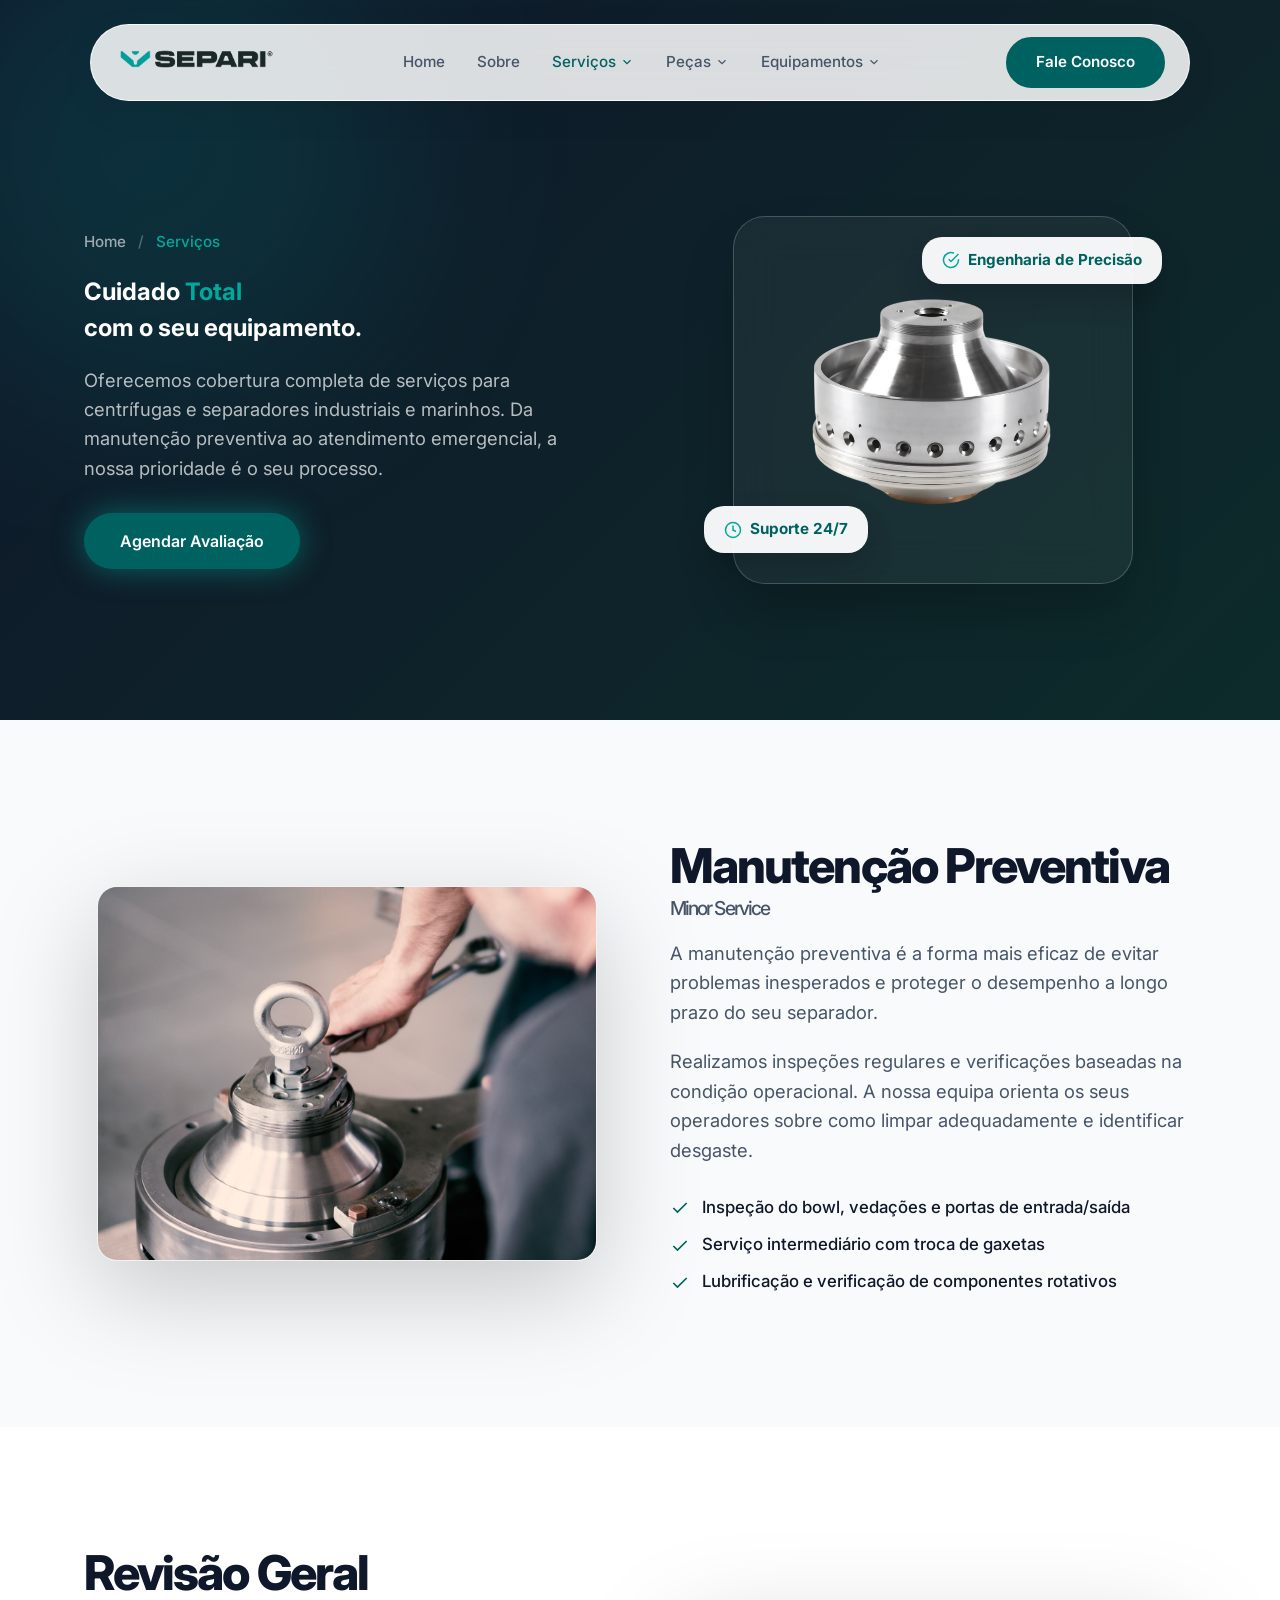
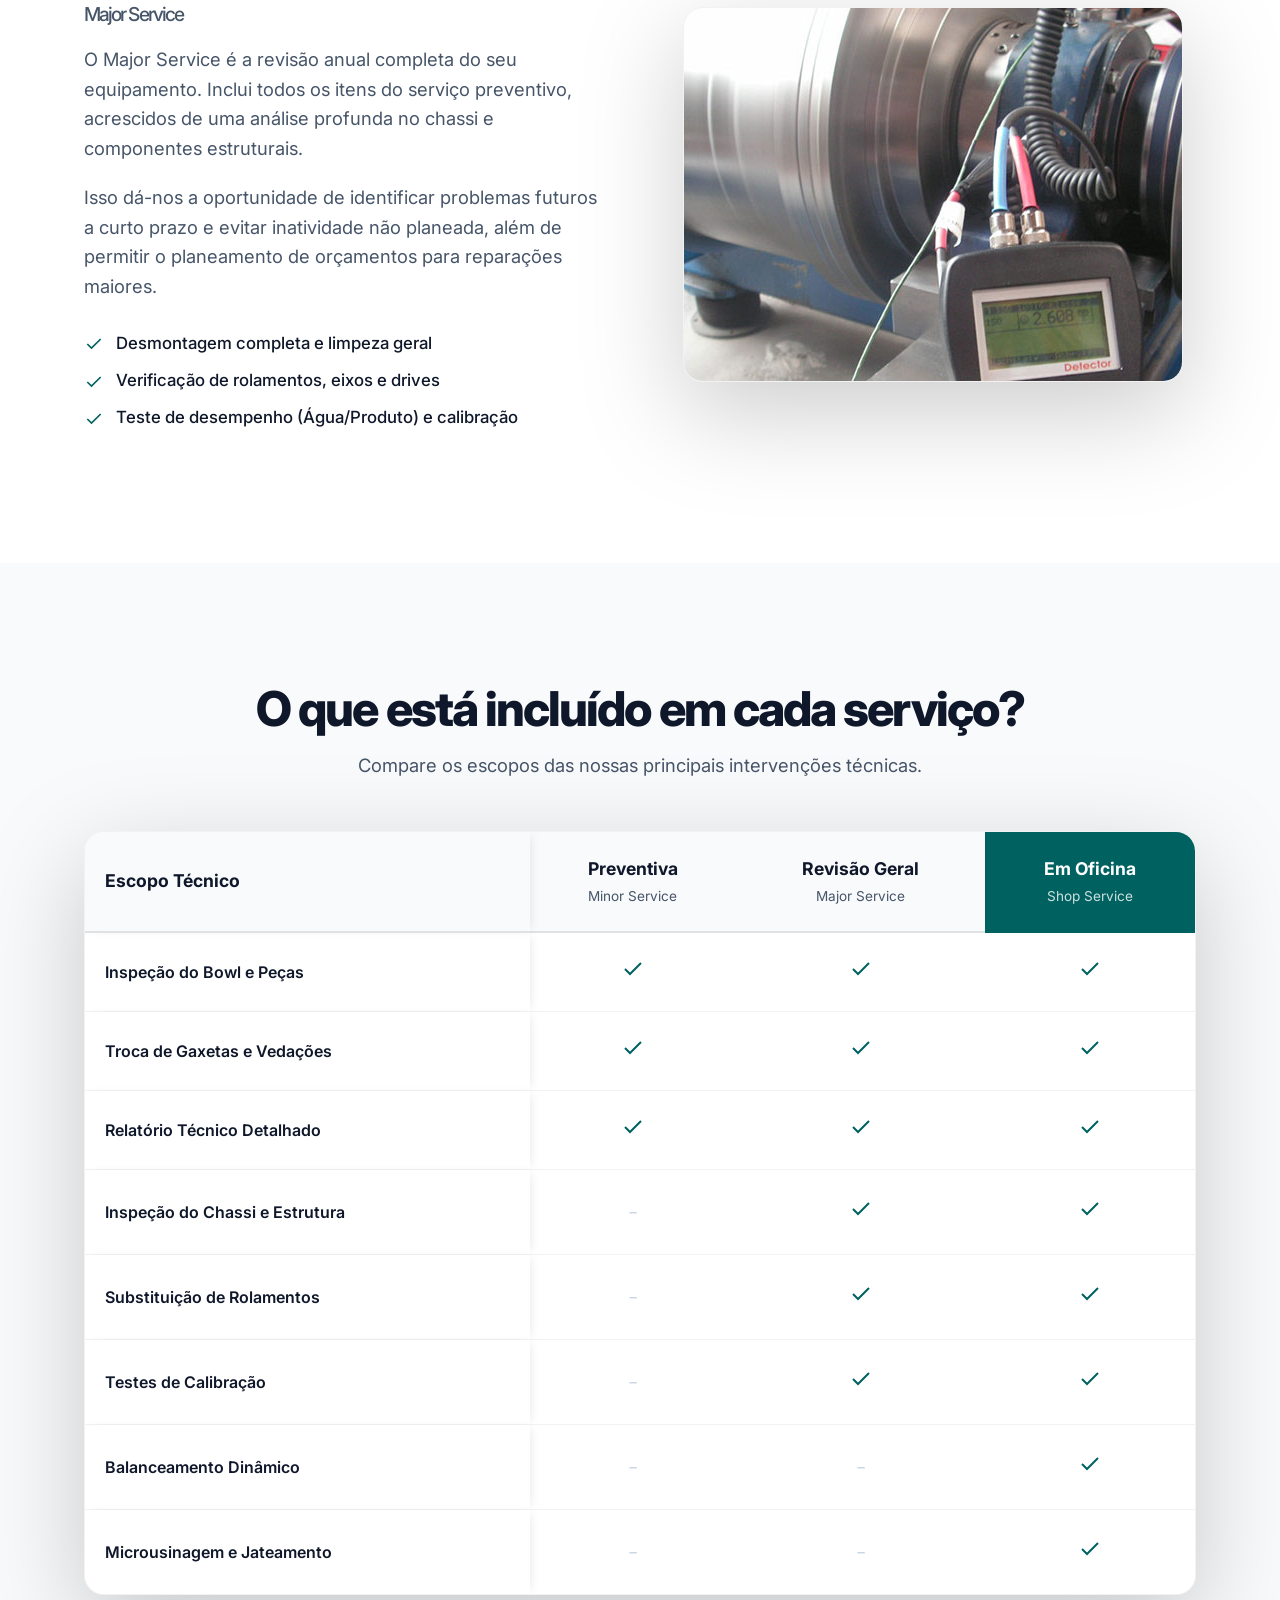
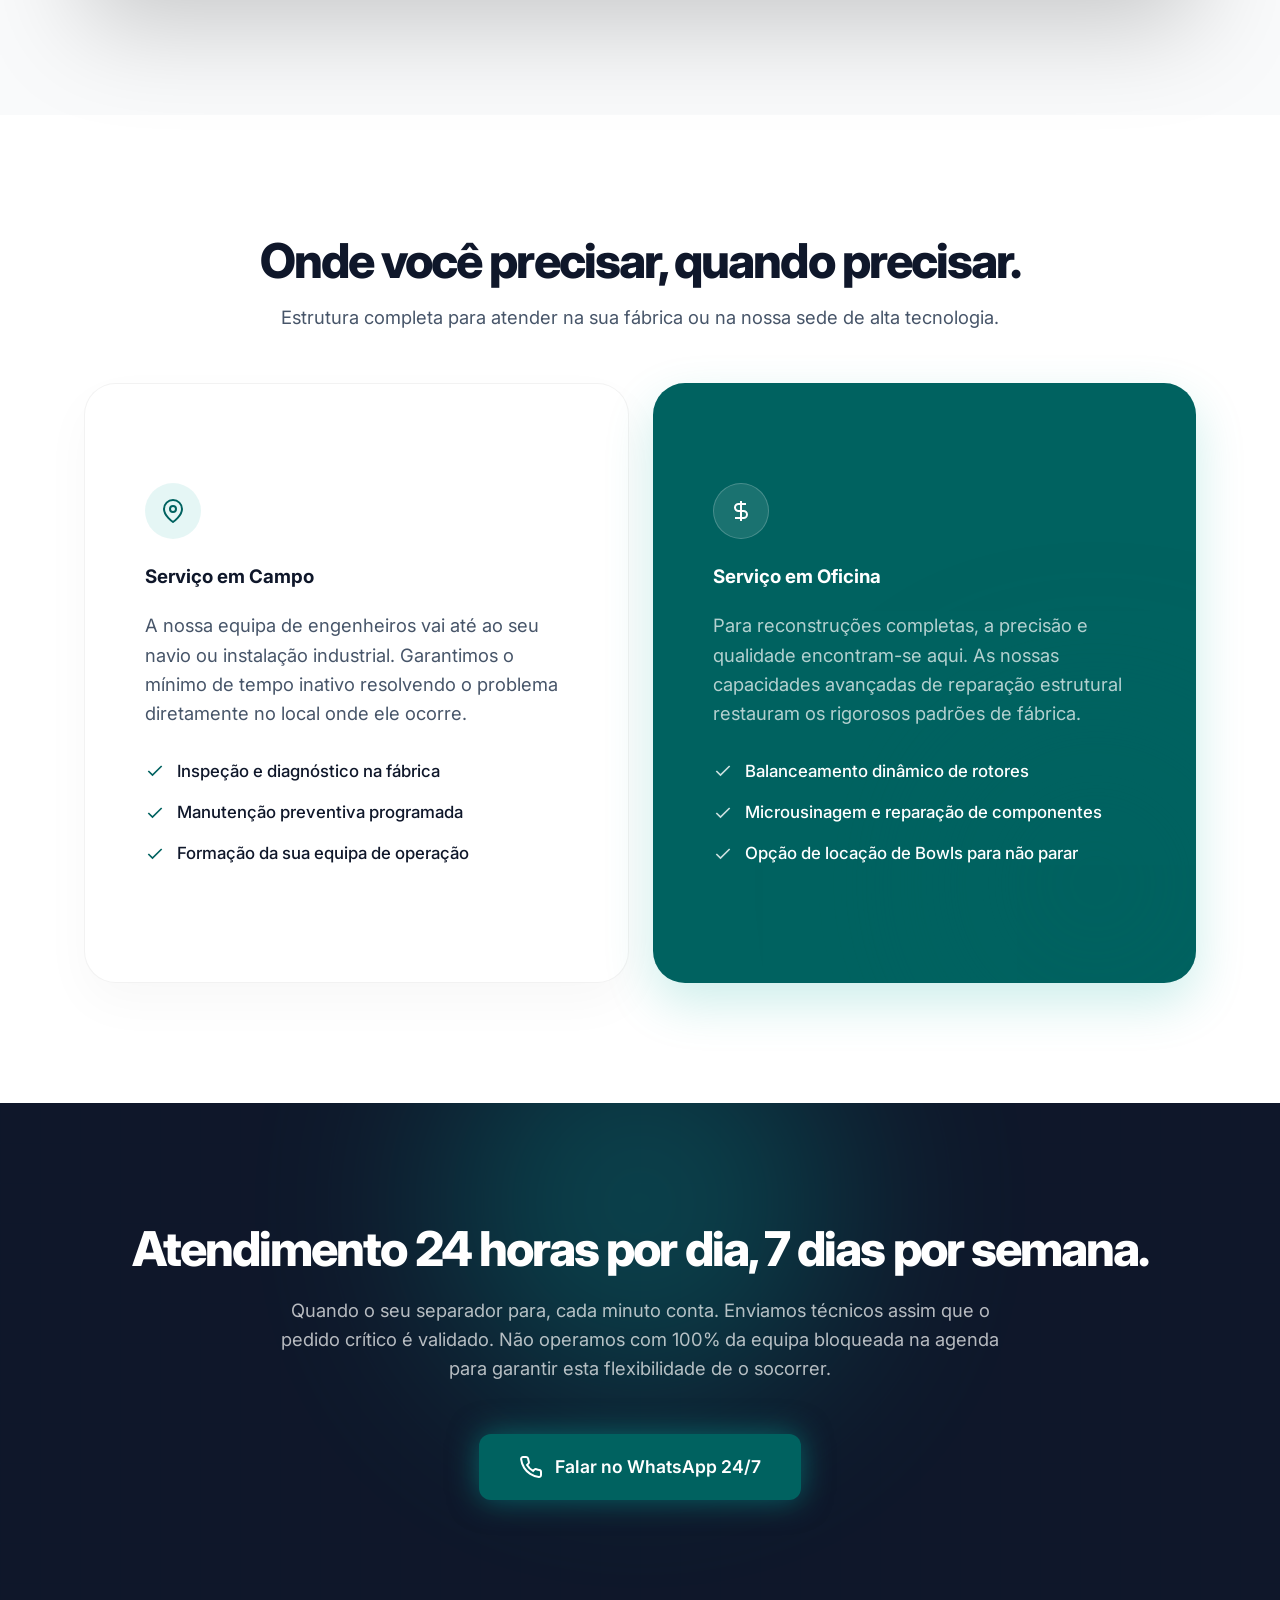
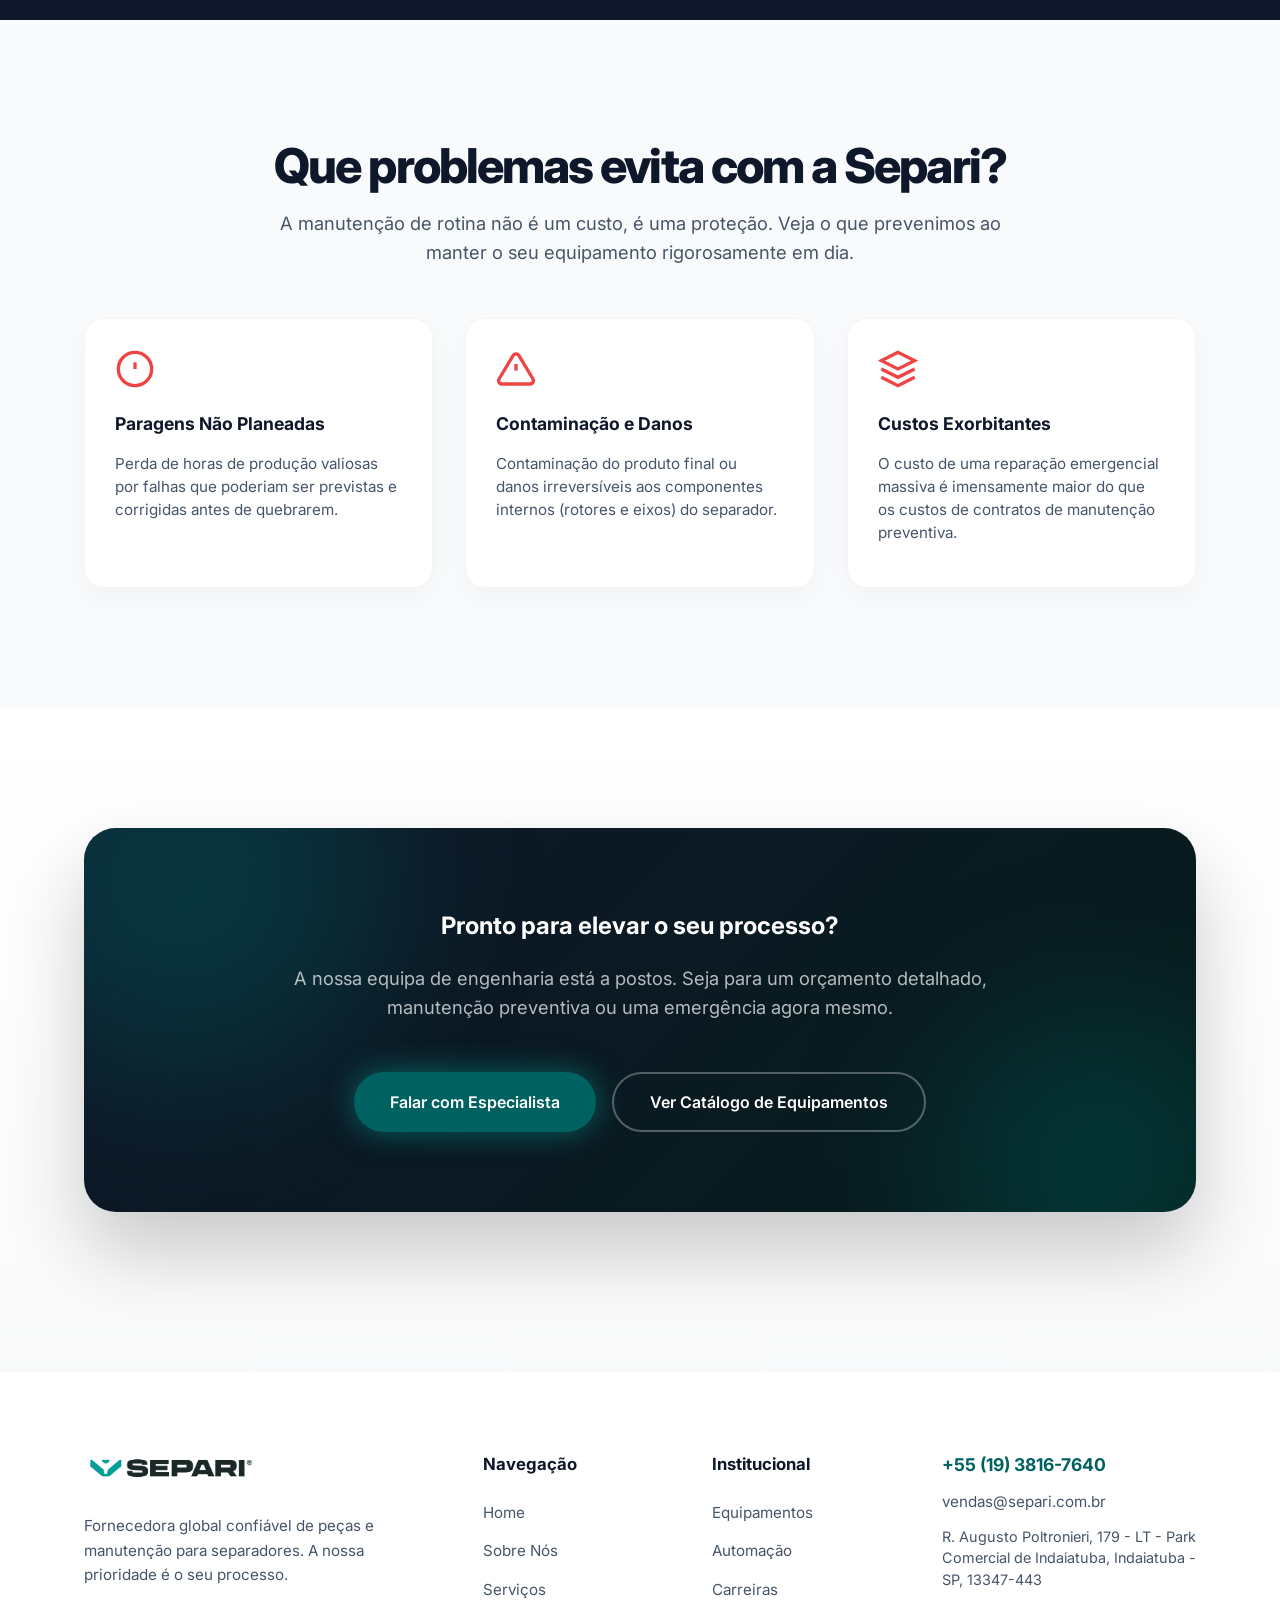
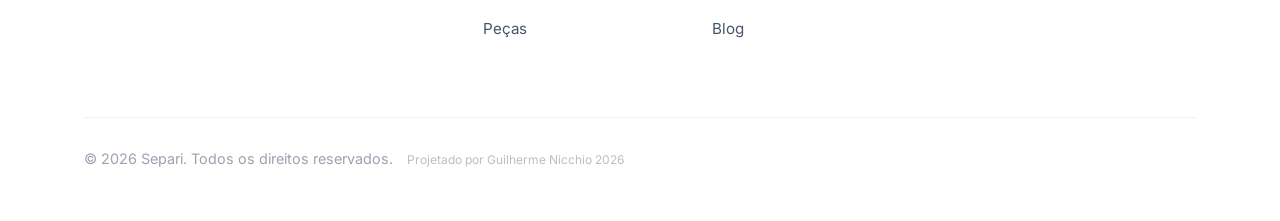
==== commit b15b7a29: "Add files via upload" ====
--- a/servicos.html
+++ b/servicos.html
@@ -329,7 +329,7 @@
         <div class="tech-orb tech-orb-1" style="width: 400px; height: 400px; left: 50%; transform: translateX(-50%); top: -100px;"></div>
         
         <div class="container relative-z reveal text-center">
-            <div class="badge-outline text-white mb-20" style="border-color: rgba(255,255,255,0.2); background: rgba(255,255,255,0.05);">Suporte Emergencial</div>
+       
             <h2 class="section-title text-white">Atendimento 24 horas por dia, 7 dias por semana.</h2>
             <p class="text-lg text-white-muted max-width-text mt-20 mb-50">Quando o seu separador para, cada minuto conta. Enviamos técnicos assim que o pedido crítico é validado. Não operamos com 100% da equipa bloqueada na agenda para garantir esta flexibilidade de o socorrer.</p>
             
--- a/style.css
+++ b/style.css
@@ -117,7 +117,13 @@
 .particle-container { position: absolute; right: 0; top: 50%; transform: translateY(-50%); width: 50%; max-width: 650px; aspect-ratio: 1/1; margin: 0; z-index: 1;}
 #particleCanvas { width: 100%; height: 100%; display: block; cursor: crosshair;}
 
-/* Imagens Flutuantes (Geral) - IMPORTANTE: z-index 0 e pointer-events none para não bugar o texto! */
+.showcase-panel { padding: 40px; border-radius: var(--radius-xl); position: relative; display: flex; align-items: center; justify-content: center; border: 1px solid rgba(255,255,255,0.1); background: rgba(255,255,255,0.02);}
+.floating-badge { position: absolute; background: rgba(255,255,255,0.9); color: var(--teal-dark); padding: 12px 20px; border-radius: var(--radius-lg); font-weight: 700; font-size: 0.95rem; box-shadow: 0 15px 30px rgba(0,0,0,0.15); display: flex; align-items: center; gap: 8px; animation: float1 5s ease-in-out infinite; z-index: 20;}
+.floating-badge svg { width: 18px; height: 18px; color: var(--teal-light);}
+.badge-top-right { top: 20px; right: -20px; animation-delay: 1s;}
+.badge-bottom-left { bottom: 30px; left: -30px; animation-delay: 2s;}
+
+/* Imagens Flutuantes (Geral) - Z-Index Fundo */
 .parallax-wrapper { position: absolute; z-index: 0; pointer-events: none; }
 .floating-img { width: 100%; height: auto; max-width: 100%; }
 .shadow-deep { filter: drop-shadow(0 30px 50px rgba(0,0,0,0.2)); }
@@ -160,7 +166,7 @@
 .about-main-img { width: 85%; height: 100%; object-fit: cover; border-radius: var(--radius-lg); z-index: 2; position: relative;}
 .about-decorator { position: absolute; top: 0; right: 0; width: 90%; height: 90%; border: 2px dashed var(--teal-light); border-radius: var(--radius-lg); z-index: 1; transform: translate(15px, -15px);}
 
-/* --- BENTO GRID CORRIGIDO --- */
+/* --- BENTO GRID --- */
 .value-prop { position: relative; background-color: var(--grey-dark); overflow: hidden; }
 .value-bg-shape { position: absolute; top: -10%; left: -10%; width: 700px; height: 700px; background: var(--teal-dark); border-radius: 50%; filter: blur(150px); opacity: 0.3; z-index: 0; pointer-events: none;}
 .value-container { position: relative; z-index: 1; }
@@ -168,7 +174,7 @@
 .bento-grid { display: grid; grid-template-columns: repeat(12, 1fr); gap: 24px; max-width: 1000px; margin: 0 auto; }
 .bento-item { position: relative; border-radius: var(--radius-lg); overflow: hidden; transition: transform 0.4s ease; padding: 2px; height: 100%; min-height: 240px;}
 
-/* Configurações Matemáticas das Colunas (Soma = 12) */
+/* Configurações Matemáticas das Colunas para Desktop (Soma = 12) */
 #home-bento .bento-large { grid-column: span 8; }
 #home-bento .bento-small-1 { grid-column: span 4; }
 #home-bento .bento-small-2 { grid-column: span 4; }
@@ -244,7 +250,7 @@
 .comparison-table th, .comparison-table td { padding: 24px 20px; border-bottom: 1px solid rgba(0,0,0,0.05); background: var(--white); }
 .equip-table th, .equip-table td { padding: 16px 20px; font-size: 0.95rem; }
 .comparison-table tbody tr:last-child td { border-bottom: none; }
-.equip-table .table-section-header td { padding: 12px 20px; font-size: 1.05rem; letter-spacing: 0.5px; text-transform: uppercase; }
+.equip-table .table-section-header td { padding: 12px 20px; font-size: 1.05rem; letter-spacing: 0.5px; text-transform: uppercase; background: var(--gray-light); color: var(--teal-dark); font-weight: 800;}
 
 .comparison-table th { font-size: 1.1rem; color: var(--grey-dark); font-weight: 700; border-bottom: 2px solid rgba(0,0,0,0.1); background: var(--gray-light);}
 .comparison-table th.bg-teal-header { background: var(--teal-dark); color: var(--white); border-bottom-color: var(--teal-dark); }
@@ -272,7 +278,7 @@
 
 /* --- BANNER PARALLAX FIXO --- */
 .banner-compra { position: relative; min-height: 400px; display: flex; align-items: center; justify-content: center; background-color: var(--grey-dark); }
-.banner-compra .parallax-bg { position: absolute; inset: 0; background-image: url('87.jpeg'); background-attachment: fixed; background-position: center; background-repeat: no-repeat; background-size: cover; z-index: 0; }
+.banner-compra .parallax-bg { position: absolute; inset: 0; background-image: url('https://images.unsplash.com/photo-1581091226825-a6a2a5aee158?ixlib=rb-4.0.3&auto=format&fit=crop&w=1920&q=80'); background-attachment: fixed; background-position: center; background-repeat: no-repeat; background-size: cover; z-index: 0; }
 .banner-compra .overlay-escuro { position: absolute; inset: 0; background: rgba(15, 23, 42, 0.85); z-index: 1; }
 
 /* --- SETORES SCROLL STICKY & TECH BACKGROUND --- */
@@ -331,10 +337,9 @@
    ========================================================================= */
 @media (max-width: 990px) {
     .bento-grid { grid-template-columns: repeat(12, 1fr); }
-    /* Grid Override Tablet */
+    /* Grid Override Tablet - Força 100% de largura para todos os itens do Bento se não couberem na tela */
     #home-bento .bento-large, #home-bento .bento-wide, #home-bento .bento-small-1, #home-bento .bento-small-2,
-    #sobre-bento .bento-small-1, #sobre-bento .bento-small-2,
-    #equipamentos .bento-small-1 { grid-column: span 12; }
+    #sobre-bento .bento-small-1, #sobre-bento .bento-small-2 { grid-column: span 12; }
     
     .sectors-sticky-layout { flex-direction: column; gap: 40px; }
     .sticky-sidebar { position: static; text-align: center; }
@@ -345,7 +350,8 @@
     .hero-internal-dark .grid-2 { display: flex; flex-direction: column; text-align: center; }
     .text-left-desktop { text-align: center; }
     .hero-ctas.justify-start { justify-content: center !important;}
-    .particle-container { position: relative; margin-top: 40px; right: 0; transform: none; max-width: 100%;}
+    
+    .particle-container { max-width: 100%; margin-top: 40px; }
     .banner-compra .parallax-bg { background-attachment: scroll; } 
 }
 
@@ -400,7 +406,7 @@
     .dropdown-menu a { padding: 12px 20px; text-align: center; display: block; width: 100%;}
     .dropdown-menu a:hover { padding-left: 20px; background: rgba(0,0,0,0.05); }
 
-    /* Imagens Flutuantes Mobile ESPALHADAS e como Fundo (z-index 0) */
+    /* Imagens Flutuantes Mobile ESPALHADAS (Home e Equipamentos) */
     .wrap-a { width: clamp(120px, 25vw, 180px); top: 10%; left: 8%; transform: rotate(-15deg); }
     .wrap-b { width: clamp(90px, 20vw, 140px); top: 22%; right: 5%; transform: rotate(10deg); }
     .wrap-c { width: clamp(160px, 35vw, 240px); bottom: 10%; left: 5%; transform: rotate(20deg); }
@@ -413,15 +419,10 @@
     .hero-text h1 { font-size: 2.5rem; }
     .about-image-wrapper { height: auto; }
 
-    /* PARALLAX PARTICLES MOBILE (FUNDO INTEIRO) */
-    .particle-container { position: absolute; inset: 0; width: 100%; height: 100%; max-width: 100%; margin: 0; opacity: 0.6; z-index: 0; pointer-events: none;}
-
-    /* Bento Grid Mobile */
+    /* Bento Grid Mobile (Removido o efeito torto/escadinha) */
     .bento-grid { gap: 20px; display: flex; flex-direction: column;}
-    .bento-item { margin-bottom: 10px; box-shadow: 0 10px 20px rgba(0,0,0,0.1);}
-    .bento-grid > div:nth-child(even) { transform: translateX(10px); }
-    .bento-grid > div:nth-child(odd) { transform: translateX(-10px); }
-    .bento-grid > div:hover { transform: translateY(-5px); }
+    .bento-item { margin-bottom: 10px; box-shadow: 0 10px 20px rgba(0,0,0,0.1); transition: transform 0.3s ease;}
+    .bento-item:hover { transform: translateY(-5px); }
     .bento-content { padding: 24px; }
     .bento-item h3 { font-size: 1.2rem; }
     .flex-row { flex-direction: column; align-items: flex-start; gap: 16px; text-align: left;}
@@ -438,7 +439,7 @@
     .comparison-table th { font-size: 0.7rem !important; }
     .comparison-table .table-sub { display: none;} 
     
-    /* Regra para Tabela Equipamentos Mobile */
+    /* Regra para Tabela Equipamentos Mobile (Texto Quebra Linha) */
     .equip-table th, .equip-table td { font-size: 0.85rem !important; white-space: normal !important; }
     .equip-table .table-section-header td { font-size: 0.9rem !important; }
     .equip-text-spacing { margin-bottom: 50px; }
@@ -463,4 +464,4 @@
     .footer-credit { margin-left: 0; display: block;}
     .timeline { padding-left: 20px; }
     .timeline-dot { left: -27px; }
-}
+}
